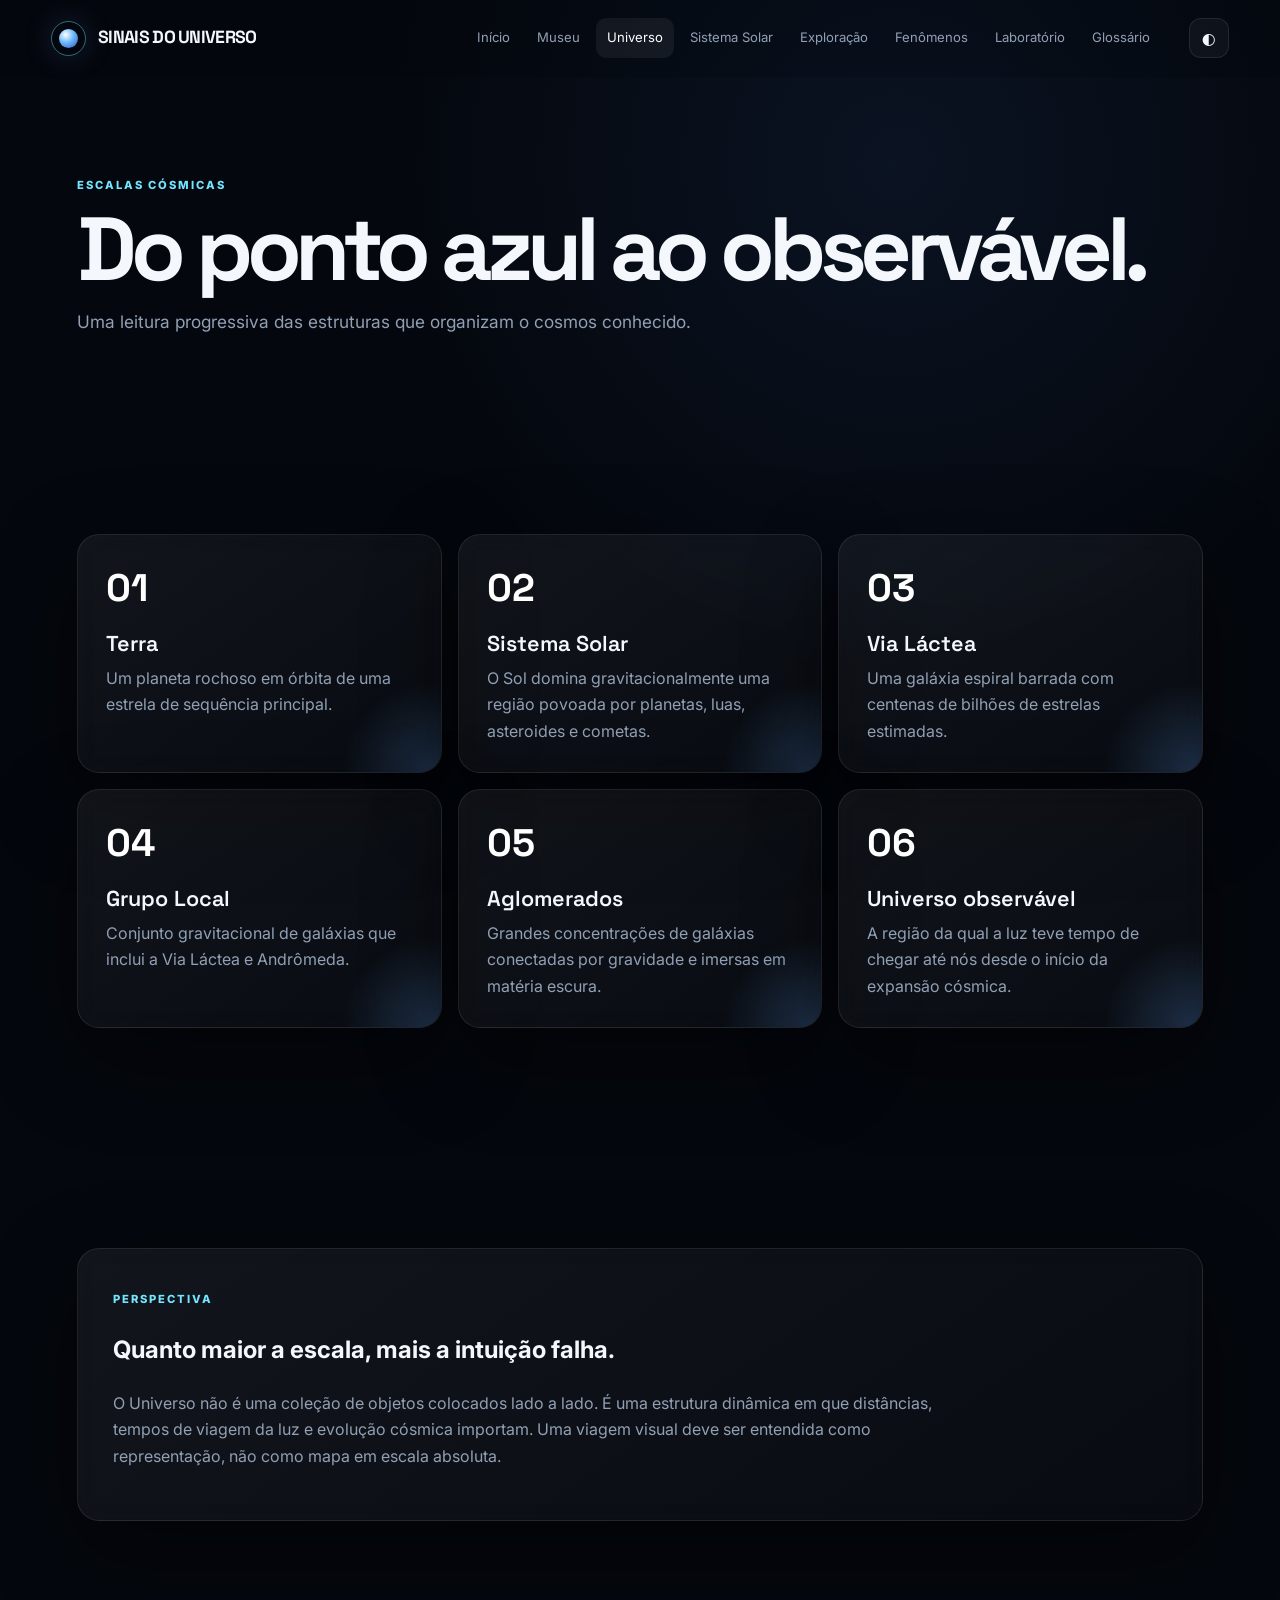
==== pages/universo.html @ 4e8d0543 "Add files via upload jesusssssss" ====
<!doctype html><html lang="pt-BR"><head><meta charset="utf-8"><meta name="viewport" content="width=device-width,initial-scale=1"><title>Universo | Sinais do Universo</title><link rel="stylesheet" href="../css/main.css"></head><body><div class="progress" id="progressLine"></div><header class="topbar"><div class="nav-wrap"><a class="brand" href="../index.html"><i class="brand-mark"></i>SINAIS DO UNIVERSO</a><nav class="nav" id="nav"><a href="../index.html">Início</a><a href="museu.html">Museu</a><a href="universo.html">Universo</a><a href="sistema-solar.html">Sistema Solar</a><a href="exploracao.html">Exploração</a><a href="fenomenos.html">Fenômenos</a><a href="laboratorio.html">Laboratório</a><a href="glossario.html">Glossário</a></nav><div class="nav-actions"><button class="icon-btn" id="themeBtn">◐</button><button class="menu-btn" id="menuBtn">☰</button></div></div></header><main><section class="page-hero"><span class="eyebrow">ESCALAS CÓSMICAS</span><h1>Do ponto azul ao observável.</h1><p>Uma leitura progressiva das estruturas que organizam o cosmos conhecido.</p></section><section class="section"><div class="feature-grid"><article class="feature-card reveal"><span class="number">01</span><h3>Terra</h3><p>Um planeta rochoso em órbita de uma estrela de sequência principal.</p></article><article class="feature-card reveal"><span class="number">02</span><h3>Sistema Solar</h3><p>O Sol domina gravitacionalmente uma região povoada por planetas, luas, asteroides e cometas.</p></article><article class="feature-card reveal"><span class="number">03</span><h3>Via Láctea</h3><p>Uma galáxia espiral barrada com centenas de bilhões de estrelas estimadas.</p></article><article class="feature-card reveal"><span class="number">04</span><h3>Grupo Local</h3><p>Conjunto gravitacional de galáxias que inclui a Via Láctea e Andrômeda.</p></article><article class="feature-card reveal"><span class="number">05</span><h3>Aglomerados</h3><p>Grandes concentrações de galáxias conectadas por gravidade e imersas em matéria escura.</p></article><article class="feature-card reveal"><span class="number">06</span><h3>Universo observável</h3><p>A região da qual a luz teve tempo de chegar até nós desde o início da expansão cósmica.</p></article></div></section><section class="section"><div class="panel" style="padding:35px"><span class="eyebrow">PERSPECTIVA</span><h2>Quanto maior a escala, mais a intuição falha.</h2><p style="color:var(--muted);max-width:850px">O Universo não é uma coleção de objetos colocados lado a lado. É uma estrutura dinâmica em que distâncias, tempos de viagem da luz e evolução cósmica importam. Uma viagem visual deve ser entendida como representação, não como mapa em escala absoluta.</p></div></section></main><script src="../js/data.js"></script><script src="../js/main.js"></script></body></html>
---- css/main.css ----
@import url('https://fonts.googleapis.com/css2?family=Inter:wght@400;500;600;700;800&family=Space+Grotesk:wght@500;600;700&display=swap');
:root{--bg:#04070d;--panel:#0a101b;--panel2:#0e1725;--text:#f4f7fb;--muted:#91a0b5;--line:rgba(255,255,255,.09);--blue:#65a9ff;--cyan:#72e5ff;--violet:#8c7cff;--gold:#e5c88b;--shadow:0 30px 90px rgba(0,0,0,.45);--radius:22px;--orbit-speed:12s;--solar-scale:1}*{box-sizing:border-box}html{scroll-behavior:smooth}body{margin:0;background:radial-gradient(circle at 70% 10%,rgba(55,102,180,.13),transparent 30%),var(--bg);color:var(--text);font-family:Inter,system-ui,sans-serif;line-height:1.65}body.light{--bg:#edf3f9;--panel:#fff;--panel2:#f4f7fb;--text:#101827;--muted:#58677a;--line:rgba(10,30,55,.12)}body.light .space-bg{opacity:.12}a{color:inherit;text-decoration:none}button,input,select{font:inherit}button{cursor:pointer;color:inherit}.topbar{position:fixed;z-index:1000;top:0;left:0;right:0;padding:18px 4vw;border-bottom:1px solid transparent;transition:.35s;background:rgba(4,7,13,.2);backdrop-filter:blur(0)}.scrolled .topbar{background:rgba(4,7,13,.78);border-color:var(--line);backdrop-filter:blur(18px)}.nav-wrap{max-width:1500px;margin:auto;display:flex;align-items:center;gap:28px}.brand{display:flex;align-items:center;gap:12px;font-family:'Space Grotesk';font-weight:700;letter-spacing:-.04em;font-size:1.1rem;white-space:nowrap}.brand-mark{width:35px;height:35px;border:1px solid rgba(114,229,255,.45);border-radius:50%;position:relative;box-shadow:0 0 30px rgba(101,169,255,.18)}.brand-mark:after{content:'';position:absolute;inset:7px;border-radius:50%;background:radial-gradient(circle at 35% 30%,#fff,#6bb7ff 45%,#3156b9)}.nav{display:flex;gap:5px;margin-left:auto}.nav a{padding:9px 11px;color:var(--muted);font-size:.82rem;border-radius:10px;transition:.25s}.nav a:hover,.nav a.active{color:#fff;background:rgba(255,255,255,.06)}body.light .nav a:hover,body.light .nav a.active{color:var(--text)}.nav-actions{display:flex;gap:8px}.icon-btn,.menu-btn{width:40px;height:40px;border:1px solid var(--line);background:rgba(255,255,255,.04);border-radius:12px}.menu-btn{display:none}.progress{position:fixed;z-index:1100;top:0;left:0;width:0;height:2px;background:linear-gradient(90deg,var(--blue),var(--cyan),var(--violet));box-shadow:0 0 15px var(--cyan)}main{overflow:hidden}.hero{min-height:100vh;display:grid;place-items:center;position:relative;padding:150px 6vw 90px}.hero-content{position:relative;z-index:2;max-width:1100px;text-align:center}.eyebrow,.section-id{font-size:.7rem;letter-spacing:.18em;text-transform:uppercase;color:var(--cyan);font-weight:800}.hero h1{font:700 clamp(3.8rem,10vw,9rem)/.87 'Space Grotesk';letter-spacing:-.075em;margin:20px 0}.hero h1 span{background:linear-gradient(120deg,#fff 15%,#8ccaff 50%,#a695ff);-webkit-background-clip:text;background-clip:text;color:transparent}.hero p{max-width:760px;margin:0 auto;color:#aab7c9;font-size:1.1rem}.hero-actions{display:flex;justify-content:center;gap:12px;margin-top:34px;flex-wrap:wrap}.btn{border:1px solid var(--line);background:rgba(255,255,255,.055);padding:13px 18px;border-radius:12px;font-weight:700;transition:.25s;display:inline-flex;align-items:center;gap:9px}.btn.primary{background:linear-gradient(135deg,#6aaeff,#6c83ff);color:#07101d;border:0;box-shadow:0 15px 50px rgba(76,139,255,.2)}.btn:hover{transform:translateY(-2px);border-color:rgba(114,229,255,.4)}.space-bg{position:absolute;inset:0;background:radial-gradient(circle at 50% 48%,rgba(68,122,255,.16),transparent 28%),radial-gradient(circle at 75% 25%,rgba(140,124,255,.13),transparent 22%),linear-gradient(180deg,#03050a,#050a12);overflow:hidden}.space-bg:before{content:'';position:absolute;inset:-20%;background:repeating-radial-gradient(ellipse at center,transparent 0 10%,rgba(255,255,255,.015) 10.2% 10.35%);transform:rotate(-10deg)}#starfield{position:absolute;inset:0;width:100%;height:100%}.section{padding:110px 6vw;max-width:1600px;margin:auto}.section-head{max-width:800px;margin-bottom:42px}.section-head h2{font:700 clamp(2.3rem,5vw,4.8rem)/1 'Space Grotesk';letter-spacing:-.055em;margin:12px 0}.section-head p{color:var(--muted);font-size:1.02rem}.feature-grid{display:grid;grid-template-columns:repeat(3,1fr);gap:16px}.feature-card,.panel,.museum-card,.mission-card,.glossary-card,.phenomenon-card,.stat-card{background:linear-gradient(145deg,rgba(255,255,255,.06),rgba(255,255,255,.018));border:1px solid var(--line);border-radius:var(--radius);box-shadow:var(--shadow);backdrop-filter:blur(12px)}.feature-card{padding:28px;min-height:220px;position:relative;overflow:hidden}.feature-card:after{content:'';position:absolute;width:180px;height:180px;border-radius:50%;right:-80px;bottom:-90px;background:radial-gradient(circle,rgba(101,169,255,.22),transparent 70%)}.feature-card h3{font:600 1.35rem 'Space Grotesk';margin:18px 0 8px}.feature-card p{color:var(--muted);margin:0}.number{font:700 2.4rem 'Space Grotesk';color:#fff}.stats{display:grid;grid-template-columns:repeat(4,1fr);gap:12px}.stat-card{padding:25px}.stat-card b{font:700 2rem 'Space Grotesk'}.stat-card span{display:block;color:var(--muted);font-size:.82rem;margin-top:4px}.page-hero{padding:170px 6vw 70px;max-width:1500px;margin:auto}.page-hero h1{font:700 clamp(3rem,7vw,7rem)/.92 'Space Grotesk';letter-spacing:-.07em;margin:12px 0}.page-hero p{max-width:800px;color:var(--muted);font-size:1.08rem}.controls{display:flex;gap:10px;flex-wrap:wrap;margin:24px 0}.search,.select{background:rgba(255,255,255,.045);border:1px solid var(--line);border-radius:12px;padding:12px 14px;color:var(--text);min-width:240px;outline:none}.filter{border:1px solid var(--line);background:transparent;border-radius:999px;padding:9px 13px;color:var(--muted);transition:.2s}.filter.active,.filter:hover{background:rgba(101,169,255,.12);color:#fff;border-color:rgba(101,169,255,.35)}.museum-grid{display:grid;grid-template-columns:repeat(3,1fr);gap:16px}.museum-card{overflow:hidden;cursor:pointer;transition:.35s}.museum-card:hover{transform:translateY(-7px);border-color:rgba(114,229,255,.28)}.museum-img{height:270px;position:relative;background:radial-gradient(circle,#172942,#05070d);overflow:hidden}.museum-img img{width:100%;height:100%;object-fit:cover;transition:.6s}.museum-card:hover img{transform:scale(1.05)}.museum-img img.failed{opacity:0}.museum-img:has(img.failed):after{content:'VISUALIZAÇÃO CIENTÍFICA';position:absolute;inset:0;display:grid;place-items:center;color:#68809f;letter-spacing:.14em;font-size:.7rem}.status{position:absolute;top:14px;left:14px;padding:6px 9px;border-radius:99px;font-size:.62rem;font-weight:800;letter-spacing:.12em;background:rgba(3,7,13,.72);backdrop-filter:blur(10px)}.status.observed{color:#8cf0c2}.status.art{color:#d6c3ff}.zoom{position:absolute;right:14px;bottom:14px;width:36px;height:36px;border-radius:50%;display:grid;place-items:center;background:rgba(3,7,13,.7);font-size:1.2rem}.museum-copy{padding:21px}.museum-copy>span,.mission-meta,.glossary-card>div>span{color:var(--cyan);font-size:.67rem;text-transform:uppercase;letter-spacing:.13em;font-weight:800}.museum-copy h3,.mission-card h3,.glossary-card h3,.phenomenon-card h3{font:600 1.4rem 'Space Grotesk';margin:7px 0}.museum-copy p,.mission-card p,.glossary-card p,.phenomenon-card p{color:var(--muted);margin:0 0 12px}.museum-copy small{color:#718197}.modal{position:fixed;inset:0;background:rgba(0,0,0,.78);z-index:2000;display:none;place-items:center;padding:30px;backdrop-filter:blur(14px)}.modal.open{display:grid}.modal-box{width:min(1250px,100%);max-height:90vh;overflow:auto;background:#070c14;border:1px solid var(--line);border-radius:26px;box-shadow:0 40px 120px #000;padding:22px;position:relative}.modal-close{position:absolute;right:16px;top:16px;width:42px;height:42px;border:1px solid var(--line);background:rgba(0,0,0,.45);border-radius:50%;font-size:1.5rem;z-index:2}.museum-modal{display:grid;grid-template-columns:1.15fr .85fr;gap:26px}.museum-large{min-height:600px;background:#02050a;border-radius:18px;overflow:hidden}.museum-large img{width:100%;height:100%;min-height:600px;object-fit:cover}.museum-details{padding:30px 22px}.museum-details h2{font:700 clamp(2.2rem,5vw,4.5rem)/.95 'Space Grotesk';letter-spacing:-.06em;margin:12px 0}.museum-details p{color:#9daabd}.detail-pills{display:flex;gap:8px;flex-wrap:wrap}.detail-pills span,.source-box{padding:10px 12px;border:1px solid var(--line);border-radius:12px;color:#c2cfdf;background:rgba(255,255,255,.03)}.source-box{display:grid;gap:4px;margin-top:20px}.source-box span{color:var(--muted)}.fine{font-size:.8rem}.modal-nav{display:flex;gap:8px;margin-top:25px}.modal-nav button{padding:11px 14px;border:1px solid var(--line);background:transparent;border-radius:10px}.solar-page{min-height:100vh}.solar-wrap{max-width:1500px;margin:auto;padding:20px 5vw 100px}.solar-stage{height:700px;position:relative;border:1px solid var(--line);border-radius:30px;overflow:hidden;background:radial-gradient(circle at 50% 50%,rgba(255,155,49,.09),transparent 9%),radial-gradient(circle at 50% 50%,rgba(38,84,150,.14),transparent 36%),#02050b;--solar-scale:1}.solar-stage:before,.solar-stage:after{content:'';position:absolute;inset:-50%;background-image:radial-gradient(circle,rgba(255,255,255,.8) 0 1px,transparent 1.5px);background-size:73px 83px;opacity:.22;animation:drift 80s linear infinite}.solar-stage:after{background-size:131px 117px;opacity:.12;animation-duration:120s;animation-direction:reverse}.solar-stage.educational{background:radial-gradient(circle at 50% 50%,rgba(255,155,49,.12),transparent 10%),#02050b}.solar-core{position:absolute;left:50%;top:50%;width:90px;height:90px;transform:translate(-50%,-50%);border-radius:50%;background:radial-gradient(circle at 35% 30%,#fff9c9,#ffc14e 35%,#ff6a1a 70%,#6b1806);box-shadow:0 0 35px #ffb12f,0 0 120px rgba(255,109,20,.55),0 0 250px rgba(255,126,30,.22);z-index:2}.solar-core:after{content:'';position:absolute;inset:-25px;border-radius:50%;background:radial-gradient(circle,rgba(255,190,70,.22),transparent 68%);filter:blur(8px)}.solar-planets{position:absolute;inset:0;transform:scale(var(--solar-scale));transition:transform .5s;z-index:3}.planet-orbit{position:absolute;left:50%;top:50%;width:var(--orbit);height:var(--orbit);margin:calc(var(--orbit)/-2);border:1px solid rgba(147,183,220,.16);border-radius:50%;background:transparent;animation:orbit var(--orbit-speed) linear infinite;transform-origin:center;transition:.4s}.planet-orbit:before{content:'';position:absolute;left:50%;top:-4px;width:8px;height:8px;border-radius:50%;background:transparent;box-shadow:0 0 0 0 rgba(255,255,255,0)}.planet-orbit.selected{border-color:rgba(114,229,255,.5);box-shadow:0 0 30px rgba(114,229,255,.08)}.planet-orbit.p-mercurio{--orbit:150px}.planet-orbit.p-venus{--orbit:205px}.planet-orbit.p-terra{--orbit:265px}.planet-orbit.p-marte{--orbit:330px}.planet-orbit.p-jupiter{--orbit:425px}.planet-orbit.p-saturno{--orbit:520px}.planet-orbit.p-urano{--orbit:610px}.planet-orbit.p-netuno{--orbit:690px}.planet{position:absolute;left:50%;top:-11px;transform:translateX(-50%);width:22px;height:22px;border-radius:50%;display:block;box-shadow:inset -6px -5px 9px rgba(0,0,0,.7),0 0 10px rgba(255,255,255,.08);transition:.3s}.planet-orbit:hover .planet,.planet-orbit.selected .planet{transform:translateX(-50%) scale(1.45);box-shadow:0 0 22px rgba(114,229,255,.3),inset -6px -5px 9px rgba(0,0,0,.7)}.planet-label{position:absolute;top:18px;left:50%;transform:translateX(-50%);font-size:.6rem;color:#8fa1b7;white-space:nowrap;pointer-events:none}.planet-mercury{background:radial-gradient(circle at 30% 30%,#d7d0c3,#7b756c 50%,#35322f)}.planet-venus{background:radial-gradient(circle at 30% 30%,#fff0bd,#c98b4b 50%,#70401e)}.planet-earth{background:radial-gradient(circle at 35% 30%,#9fe2ff,#2864b0 42%,#061b3d);box-shadow:inset -7px -5px 10px #000,0 0 12px rgba(80,166,255,.35)}.planet-earth:after{content:'';position:absolute;inset:2px;background:radial-gradient(ellipse at 35% 40%,#5ea86c 0 10%,transparent 11%),radial-gradient(ellipse at 65% 65%,#6fb26a 0 9%,transparent 10%);border-radius:50%;opacity:.9}.planet-mars{background:radial-gradient(circle at 30% 25%,#db8a62,#9a3d2a 55%,#431710)}.planet-jupiter{background:repeating-linear-gradient(0deg,#8a624d 0 4px,#d9c0a3 4px 8px,#a47c61 8px 11px,#e5d2b8 11px 15px)}.planet-jupiter:after{content:'';position:absolute;width:8px;height:4px;border-radius:50%;background:#b65b4b;right:3px;top:9px}.planet-saturn{background:radial-gradient(circle at 35% 30%,#f4d99d,#a78352 60%,#5a452c)}.planet-saturn:after{content:'';position:absolute;left:50%;top:50%;width:42px;height:11px;border:2px solid rgba(218,191,140,.8);border-radius:50%;transform:translate(-50%,-50%) rotate(-14deg);box-shadow:0 0 0 3px rgba(160,137,101,.25)}.planet-uranus{background:radial-gradient(circle at 35% 30%,#c9ffff,#65b9c1 65%,#295d67)}.planet-neptune{background:radial-gradient(circle at 35% 30%,#9db7ff,#3454c8 58%,#111c6b)}.solar-controls{display:flex;gap:8px;flex-wrap:wrap;margin:15px 0}.solar-controls button{border:1px solid var(--line);background:rgba(255,255,255,.05);padding:10px 13px;border-radius:10px}.solar-info{display:grid;grid-template-columns:1fr 360px;gap:18px;margin-top:18px}.planet-panel{padding:28px}.planet-kicker{color:var(--cyan);font-size:.7rem;text-transform:uppercase;letter-spacing:.15em;font-weight:800}.planet-panel h2{font:700 3rem 'Space Grotesk';margin:5px 0}.planet-panel>p{color:var(--muted)}.stat-grid{display:grid;grid-template-columns:repeat(4,1fr);gap:8px;margin:20px 0}.stat-grid div{padding:13px;border:1px solid var(--line);border-radius:12px;background:rgba(255,255,255,.025)}.stat-grid small{display:block;color:#6e8199;font-size:.65rem;text-transform:uppercase}.stat-grid strong{font-size:.85rem}.info-section{display:grid;gap:4px;margin-top:14px}.info-section b{font-size:.75rem;color:#cbd7e5;text-transform:uppercase}.info-section span{color:var(--muted)}.fact-list{color:#9aa9bb;padding-left:18px}.phenomena-layout{display:grid;grid-template-columns:380px 1fr;gap:18px}.phenomena-grid{display:grid;gap:10px;align-content:start}.phenomenon-card{padding:12px;display:grid;grid-template-columns:100px 1fr;gap:14px;cursor:pointer;transition:.25s}.phenomenon-card:hover,.phenomenon-card.active{border-color:rgba(114,229,255,.35);transform:translateX(4px)}.phenomenon-img{height:100px;border-radius:15px;overflow:hidden;position:relative;background:#050a12}.phenomenon-img img{width:100%;height:100%;object-fit:cover}.phenomenon-img span{position:absolute;inset:0;display:grid;place-items:center;font-size:2rem;background:linear-gradient(transparent,rgba(0,0,0,.45))}.phenomenon-card small{color:var(--cyan);font-size:.6rem;letter-spacing:.12em}.phenomenon-card h3{margin:4px 0}.phenomenon-detail{padding:34px;min-height:620px}.phenomenon-detail-head{display:flex;justify-content:space-between;align-items:start}.phenomenon-detail h2{font:700 clamp(2.3rem,5vw,4.5rem)/.95 'Space Grotesk';letter-spacing:-.05em;margin:10px 0}.phenomenon-symbol{font-size:5rem;color:#9db7ff;text-shadow:0 0 40px rgba(114,229,255,.25)}.lead{font-size:1.15rem;color:#bac6d5;max-width:900px}.phenomenon-sections{display:grid;grid-template-columns:repeat(2,1fr);gap:12px;margin-top:30px}.phenomenon-sections section{padding:20px;border:1px solid var(--line);border-radius:16px;background:rgba(255,255,255,.025)}.phenomenon-sections small{color:var(--cyan);font-weight:800;letter-spacing:.12em}.phenomenon-sections p{color:var(--muted)}.phenomenon-bar{display:flex;align-items:center;gap:12px;margin-top:25px;color:#6e8097;font-size:.7rem}.phenomenon-bar i{height:1px;background:linear-gradient(90deg,var(--cyan),var(--violet));flex:1}.mission-grid{display:grid;gap:0}.mission-card{border:0;border-radius:0;background:transparent;box-shadow:none;display:grid;grid-template-columns:100px 28px 1fr;min-height:210px}.mission-year{font:700 1.5rem 'Space Grotesk';color:#9bb4d2;padding-top:18px}.mission-line{position:relative}.mission-line:before{content:'';position:absolute;left:50%;top:0;bottom:0;width:1px;background:linear-gradient(var(--cyan),rgba(114,229,255,.05))}.mission-line:after{content:'';position:absolute;left:50%;top:26px;width:10px;height:10px;border-radius:50%;background:var(--cyan);transform:translateX(-50%);box-shadow:0 0 25px var(--cyan)}.mission-content{display:grid;grid-template-columns:260px 1fr;gap:22px;padding:12px 0 42px 20px}.mission-image{height:170px;border-radius:18px;overflow:hidden;background:#050a12;border:1px solid var(--line)}.mission-image img{width:100%;height:100%;object-fit:cover}.mission-content h3{font-size:1.8rem}.mission-meta{display:flex;gap:20px;flex-wrap:wrap}.mission-meta span{display:grid;gap:2px}.mission-meta b{color:#cbd7e5;font-size:.75rem}.glossary-grid{display:grid;grid-template-columns:repeat(2,1fr);gap:12px}.glossary-card{padding:22px;display:grid;grid-template-columns:48px 1fr;gap:15px}.term-letter{width:42px;height:42px;border:1px solid rgba(114,229,255,.25);border-radius:12px;display:grid;place-items:center;color:var(--cyan);font:700 1.2rem 'Space Grotesk'}.glossary-card h3{margin:5px 0}.advanced{margin-top:14px;padding-top:12px;border-top:1px solid var(--line);display:grid;gap:3px}.advanced b{font-size:.65rem;color:#76899f;text-transform:uppercase;letter-spacing:.1em}.advanced span{font-size:.85rem;color:#9daabd}.lab-grid{display:grid;grid-template-columns:repeat(2,1fr);gap:16px}.lab-card{padding:30px}.range{width:100%;accent-color:var(--blue)}.lab-result{font:700 clamp(2.2rem,5vw,4.5rem) 'Space Grotesk';letter-spacing:-.05em;margin:20px 0}.empty-state{padding:50px;border:1px dashed var(--line);border-radius:18px;color:var(--muted);display:grid;gap:4px}.search-global{position:relative}.search-global input{width:180px}.search-results{position:absolute;right:0;top:48px;width:340px;background:#080e17;border:1px solid var(--line);border-radius:16px;padding:8px;box-shadow:var(--shadow);z-index:1200}.search-results a{display:grid;gap:2px;padding:10px;border-radius:10px}.search-results a:hover{background:rgba(255,255,255,.05)}.search-results span{font-size:.72rem;color:var(--muted);white-space:nowrap;overflow:hidden;text-overflow:ellipsis}.toast{position:fixed;bottom:24px;left:50%;transform:translate(-50%,20px);opacity:0;background:#101927;border:1px solid var(--line);padding:12px 16px;border-radius:12px;z-index:3000;transition:.25s}.toast.show{opacity:1;transform:translate(-50%,0)}.reveal{opacity:0;transform:translateY(20px);transition:.7s ease}.reveal.visible{opacity:1;transform:none}@keyframes orbit{from{transform:rotate(0)}to{transform:rotate(360deg)}}@keyframes drift{from{transform:translate3d(0,0,0)}to{transform:translate3d(8%,4%,0)}}@media(max-width:1100px){.nav{display:none}.menu-btn{display:block;margin-left:auto}.nav.open{display:flex;position:absolute;top:75px;left:4vw;right:4vw;flex-direction:column;background:#080e17;border:1px solid var(--line);padding:12px;border-radius:18px}.feature-grid,.museum-grid{grid-template-columns:repeat(2,1fr)}.solar-info{grid-template-columns:1fr}.solar-stage{height:600px}.planet-orbit.p-netuno{--orbit:570px}.planet-orbit.p-urano{--orbit:510px}.planet-orbit.p-saturno{--orbit:440px}.planet-orbit.p-jupiter{--orbit:360px}.phenomena-layout{grid-template-columns:1fr}.phenomena-grid{grid-template-columns:repeat(2,1fr)}}@media(max-width:760px){.topbar{padding:13px 4vw}.nav-actions{display:none}.hero{padding-top:130px}.hero h1{font-size:3.5rem}.section,.page-hero{padding-left:5vw;padding-right:5vw}.feature-grid,.museum-grid,.glossary-grid,.lab-grid,.phenomenon-sections{grid-template-columns:1fr}.stats{grid-template-columns:repeat(2,1fr)}.museum-img{height:220px}.museum-modal{grid-template-columns:1fr}.museum-large,.museum-large img{min-height:300px}.phenomena-grid{grid-template-columns:1fr}.mission-card{grid-template-columns:65px 20px 1fr}.mission-content{grid-template-columns:1fr}.mission-image{height:190px}.solar-stage{height:480px}.planet-orbit.p-netuno{--orbit:430px}.planet-orbit.p-urano{--orbit:380px}.planet-orbit.p-saturno{--orbit:330px}.planet-orbit.p-jupiter{--orbit:275px}.planet-orbit.p-marte{--orbit:225px}.planet-orbit.p-terra{--orbit:180px}.planet-orbit.p-venus{--orbit:140px}.planet-orbit.p-mercurio{--orbit:105px}.stat-grid{grid-template-columns:repeat(2,1fr)}.solar-core{width:58px;height:58px}.search-global input{width:140px}.page-hero h1{font-size:3.2rem}}
@media(prefers-reduced-motion:reduce){*,*:before,*:after{scroll-behavior:auto!important;animation-duration:.01ms!important;transition-duration:.01ms!important}}

/* =========================================================
   EVOLUÇÃO CINEMATOGRÁFICA · HOME / HERO / EXPLORAÇÃO
   ========================================================= */
.skip-link{position:fixed;left:16px;top:-80px;z-index:5000;padding:10px 14px;border-radius:10px;background:#fff;color:#05070b;font-weight:800;transition:top .2s}.skip-link:focus{top:16px}
.hero-carousel{min-height:100svh;height:clamp(720px,100svh,980px);position:relative;isolation:isolate;overflow:hidden;background:#02040a;outline:none}
.hero-slides,.hero-slide,.hero-slide img{position:absolute;inset:0;width:100%;height:100%}
.hero-slide{opacity:0;visibility:hidden;z-index:0;transform:scale(1.015);transition:opacity 1.25s cubic-bezier(.22,.61,.36,1),visibility 1.25s,transform 8s cubic-bezier(.16,1,.3,1)}
.hero-slide.is-active{opacity:1;visibility:visible;z-index:1;transform:scale(1.065)}
.hero-slide.was-active{opacity:0;visibility:hidden;transform:scale(1.035)}
.hero-slide img{object-fit:cover;object-position:center;filter:saturate(.9) contrast(1.06) brightness(.74)}
.hero-slide img.failed{object-fit:cover;opacity:1!important}
.hero-vignette{position:absolute;inset:0;z-index:2;pointer-events:none;background:
 linear-gradient(90deg,rgba(1,4,9,.92) 0%,rgba(1,4,9,.72) 28%,rgba(1,4,9,.18) 63%,rgba(1,4,9,.48) 100%),
 linear-gradient(0deg,rgba(1,4,9,.88) 0%,rgba(1,4,9,.04) 45%,rgba(1,4,9,.42) 100%),
 radial-gradient(circle at 55% 45%,transparent 0 28%,rgba(1,4,9,.24) 76%,rgba(1,4,9,.72) 100%)}
.hero-stars-layer{position:absolute;inset:0;z-index:3;pointer-events:none;mix-blend-mode:screen;opacity:.65}
#starfield{position:absolute;inset:0;width:100%;height:100%}
.hero-ui{position:absolute;inset:0;z-index:4;display:flex;flex-direction:column;justify-content:flex-end;padding:120px 5.5vw 34px;pointer-events:none}
.hero-copy{max-width:900px;min-height:360px;display:flex;align-items:flex-end;pointer-events:none}
.hero-copy-inner{padding-bottom:30px;pointer-events:auto}
.hero-copy.copy-in .hero-copy-inner{animation:heroCopyIn .8s cubic-bezier(.16,1,.3,1) both}
.hero-copy h1{font:700 clamp(3.5rem,8.5vw,8.7rem)/.88 'Space Grotesk';letter-spacing:-.075em;max-width:900px;margin:18px 0 22px;text-wrap:balance}
.hero-copy h1::after{content:'';display:block;width:70px;height:2px;margin-top:24px;background:linear-gradient(90deg,var(--cyan),transparent)}
.hero-copy p{max-width:700px;color:#d0d8e5;font-size:clamp(1rem,1.4vw,1.2rem);line-height:1.65;margin:0}
.hero-copy .hero-actions{justify-content:flex-start;margin-top:30px}
.hero-bottom{display:grid;grid-template-columns:160px 1fr minmax(180px,280px);align-items:center;gap:20px;border-top:1px solid rgba(255,255,255,.15);padding-top:17px;pointer-events:auto}
.hero-counter{font-family:'Space Grotesk';display:flex;gap:7px;align-items:baseline}.hero-counter b{font-size:1.1rem}.hero-counter span{color:#74849b;font-size:.75rem}
.hero-controls{display:flex;justify-content:center;align-items:center;gap:10px}.hero-arrow{width:42px;height:42px;border:1px solid rgba(255,255,255,.18);border-radius:50%;background:rgba(5,9,16,.35);backdrop-filter:blur(12px);font-size:1rem;transition:.25s}.hero-arrow:hover,.hero-arrow:focus-visible{background:rgba(255,255,255,.1);border-color:rgba(114,229,255,.5);transform:translateY(-2px)}
.hero-dots{display:flex;gap:7px;align-items:center}.hero-dot{width:34px;height:28px;border:0;background:transparent;padding:0;position:relative;cursor:pointer}.hero-dot span{position:absolute;left:50%;top:50%;width:5px;height:5px;border-radius:50%;background:#728097;transform:translate(-50%,-50%);transition:.3s}.hero-dot.active{width:54px}.hero-dot.active span{width:100%;height:2px;border-radius:2px;background:linear-gradient(90deg,var(--cyan),var(--violet));box-shadow:0 0 14px rgba(114,229,255,.35)}
.hero-credit{text-align:right;color:#9caabd;font-size:.66rem;letter-spacing:.08em;text-transform:uppercase;white-space:nowrap;overflow:hidden;text-overflow:ellipsis}
.hero-progress{position:absolute;top:0;left:0;right:0;height:2px;z-index:8;background:rgba(255,255,255,.06)}.hero-progress span{display:block;width:0;height:100%;background:linear-gradient(90deg,var(--cyan),var(--violet));box-shadow:0 0 16px rgba(114,229,255,.7)}
.home-intro{padding-top:130px}
.explore-grid{display:grid;grid-template-columns:repeat(12,1fr);grid-auto-rows:minmax(290px,24vw);gap:16px}
.explore-card{position:relative;grid-column:span 4;overflow:hidden;border:1px solid var(--line);border-radius:26px;min-height:290px;background:#070b12;box-shadow:var(--shadow);isolation:isolate;transition:transform .45s cubic-bezier(.16,1,.3,1),border-color .35s,box-shadow .35s}
.explore-card-wide{grid-column:span 8}
.explore-card img{position:absolute;inset:0;width:100%;height:100%;object-fit:cover;filter:saturate(.88) brightness(.72);transition:transform 1.1s cubic-bezier(.16,1,.3,1),filter .5s}.explore-card:hover{transform:translateY(-8px);border-color:rgba(114,229,255,.3);box-shadow:0 35px 100px rgba(0,0,0,.55)}.explore-card:hover img{transform:scale(1.07);filter:saturate(1) brightness(.84)}
.explore-overlay{position:absolute;inset:0;background:linear-gradient(180deg,transparent 10%,rgba(2,5,10,.18) 35%,rgba(2,5,10,.95) 100%);z-index:1}
.explore-copy{position:absolute;z-index:2;left:26px;right:26px;bottom:24px}.explore-copy h3{font:600 clamp(1.45rem,2.3vw,2.25rem)/1.02 'Space Grotesk';letter-spacing:-.045em;margin:10px 0 7px}.explore-copy p{color:#aab7c8;margin:0 0 13px;max-width:520px;font-size:.9rem}.explore-link{font-size:.76rem;font-weight:800;letter-spacing:.06em;color:#fff}
.explore-art{position:absolute;inset:0;z-index:0;background:radial-gradient(circle at 70% 35%,rgba(101,169,255,.28),transparent 25%),radial-gradient(circle at 30% 70%,rgba(140,124,255,.2),transparent 28%),linear-gradient(135deg,#050912,#0a1020 55%,#03050a);overflow:hidden}.explore-art:before,.explore-art:after{content:'';position:absolute;border:1px solid rgba(114,229,255,.18);border-radius:50%;width:70%;aspect-ratio:1;left:15%;top:10%;box-shadow:0 0 70px rgba(101,169,255,.1)}.explore-art:after{width:35%;left:32.5%;top:27.5%;border-color:rgba(140,124,255,.25)}
.lab-art{display:grid;place-items:center}.lab-art span{font:600 clamp(1.1rem,2vw,2rem) 'Space Grotesk';color:#c8d8ff;text-shadow:0 0 35px rgba(101,169,255,.55);position:relative;z-index:2}.lab-art i,.lab-art b{position:absolute;width:7px;height:7px;border-radius:50%;background:#fff;box-shadow:0 0 16px #fff;animation:floatStar 4s ease-in-out infinite}.lab-art i{left:20%;top:28%}.lab-art b{right:18%;bottom:24%;animation-delay:1.4s}
.glossary-art{display:flex;align-content:center;justify-content:center;align-items:center;flex-wrap:wrap;gap:10px;padding:55px 25px}.glossary-art span{padding:9px 12px;border:1px solid rgba(114,229,255,.16);border-radius:999px;background:rgba(255,255,255,.035);color:#a9b8ca;font-size:.7rem;letter-spacing:.1em;transform:rotate(var(--r,0deg))}
.glossary-art span:nth-child(2){transform:translateY(14px) rotate(4deg)}.glossary-art span:nth-child(3){transform:translateY(-12px) rotate(-3deg)}.glossary-art span:nth-child(4){transform:translateY(10px) rotate(2deg)}
.scale-section{position:relative;overflow:hidden;border-top:1px solid var(--line);border-bottom:1px solid var(--line);background:#03060c}.scale-backdrop{position:absolute;inset:0;background:radial-gradient(circle at 15% 50%,rgba(101,169,255,.12),transparent 25%),radial-gradient(circle at 82% 45%,rgba(140,124,255,.13),transparent 30%);pointer-events:none}.scale-inner{position:relative}
.scale-track{display:grid;grid-template-columns:repeat(6,1fr);gap:10px;position:relative}.scale-track:before{content:'';position:absolute;left:5%;right:5%;top:105px;height:1px;background:linear-gradient(90deg,transparent,var(--cyan),var(--violet),transparent);opacity:.3}.scale-node{position:relative;min-height:235px;padding:0 12px;display:flex;flex-direction:column;align-items:center;text-align:center}.scale-index{font-size:.62rem;letter-spacing:.14em;color:#61748d;margin-bottom:16px}.scale-orb{width:92px;height:92px;border-radius:50%;position:relative;z-index:1;margin-bottom:20px;border:1px solid rgba(255,255,255,.13);box-shadow:0 0 45px rgba(101,169,255,.12),inset -20px -20px 30px rgba(0,0,0,.45)}.moon-orb{width:45px;height:45px;margin-top:23px;background:radial-gradient(circle at 35% 30%,#d9dce0,#767d86 55%,#2e3339)}.earth-orb{background:radial-gradient(circle at 32% 30%,#9ce4ff,#2a68b8 48%,#061d42)}.sun-orb{width:125px;height:125px;margin-top:-17px;background:radial-gradient(circle at 35% 30%,#fff9c4,#ffc14a 35%,#ff6719 70%,#561006);box-shadow:0 0 45px rgba(255,166,53,.45),0 0 100px rgba(255,111,30,.18)}.system-orb{background:radial-gradient(circle,rgba(255,255,255,.8) 0 2px,transparent 3px),radial-gradient(circle at 45% 45%,rgba(101,169,255,.5),transparent 48%),#050a13;background-size:19px 21px,100% 100%}.galaxy-orb{background:radial-gradient(ellipse,#fff 0 3%,rgba(160,193,255,.7) 6%,rgba(101,169,255,.15) 28%,transparent 48%),conic-gradient(from 25deg,transparent,#6e87ff,transparent,#8f70ff,transparent);filter:blur(.2px)}.universe-orb{background:radial-gradient(circle at 45% 45%,#fff 0 2%,#8ebcff 5%,rgba(114,229,255,.18) 18%,transparent 45%),radial-gradient(circle at 30% 70%,#a57fff,transparent 15%),#03060d;box-shadow:0 0 65px rgba(140,124,255,.35)}
.scale-node strong{font:600 1.05rem 'Space Grotesk';margin-bottom:4px}.scale-node small{font-size:.72rem;color:#71839a;max-width:160px}
.final-cta{padding-top:90px;padding-bottom:120px}.cta-panel{padding:45px 50px;border:1px solid var(--line);border-radius:28px;background:linear-gradient(135deg,rgba(101,169,255,.08),rgba(140,124,255,.05) 55%,rgba(255,255,255,.02));display:flex;align-items:center;justify-content:space-between;gap:30px;box-shadow:var(--shadow)}.cta-panel h2{font:600 clamp(2rem,4vw,4rem)/1 'Space Grotesk';letter-spacing:-.055em;max-width:800px;margin:12px 0}.cta-panel p{color:var(--muted);margin:0}.cta-panel .hero-actions{margin:0}
.hero-carousel .btn{box-shadow:0 12px 35px rgba(0,0,0,.2)}.hero-carousel .btn.primary{box-shadow:0 15px 45px rgba(76,139,255,.28)}
body.light .hero-carousel{background:#dfe7f2}.light .hero-slide img{filter:saturate(.85) contrast(1.04) brightness(.82)}body.light .hero-vignette{background:linear-gradient(90deg,rgba(4,9,16,.78),rgba(4,9,16,.35) 55%,rgba(4,9,16,.48)),linear-gradient(0deg,rgba(4,9,16,.72),transparent 55%,rgba(4,9,16,.28))}
body.light .hero-copy p{color:#e1e8f2}.light .hero-credit{color:#d5dce7}.light .scale-section{background:#0b111b}
@keyframes heroCopyIn{from{opacity:0;transform:translate3d(0,28px,0);filter:blur(7px)}to{opacity:1;transform:none;filter:none}}@keyframes floatStar{50%{transform:translate3d(8px,-12px) scale(1.15)}}
@media(max-width:1100px){.explore-grid{grid-template-columns:repeat(2,1fr);grid-auto-rows:360px}.explore-card,.explore-card-wide{grid-column:span 1}.explore-card-wide{grid-column:span 2}.scale-track{grid-template-columns:repeat(3,1fr);row-gap:30px}.scale-track:before{display:none}.hero-bottom{grid-template-columns:100px 1fr 150px}.hero-ui{padding-left:6vw;padding-right:6vw}}
@media(max-width:760px){
 .hero-carousel{height:100svh;min-height:680px}.hero-ui{padding:100px 5vw 18px}.hero-copy{min-height:0;flex:1;align-items:center}.hero-copy-inner{padding-bottom:0}.hero-copy h1{font-size:clamp(3rem,14vw,5rem);margin:13px 0 18px}.hero-copy h1::after{margin-top:18px;width:50px}.hero-copy p{font-size:.94rem;line-height:1.55}.hero-copy .hero-actions{margin-top:23px}.hero-copy .btn{padding:11px 13px;font-size:.78rem}.hero-bottom{grid-template-columns:58px 1fr;gap:8px;padding-top:11px}.hero-credit{grid-column:1/-1;text-align:left;font-size:.56rem;order:3}.hero-controls{justify-content:flex-end}.hero-arrow{width:38px;height:38px}.hero-dot{width:22px}.hero-dot.active{width:40px}.nav-actions{display:flex}.menu-btn{display:block;margin-left:0}.explore-grid{grid-template-columns:1fr;grid-auto-rows:330px}.explore-card,.explore-card-wide{grid-column:span 1}.explore-copy{left:21px;right:21px;bottom:20px}.scale-track{grid-template-columns:repeat(2,1fr);gap:22px}.scale-node{min-height:215px}.scale-orb{width:76px;height:76px}.sun-orb{width:100px;height:100px}.cta-panel{padding:30px 25px;display:block}.cta-panel .hero-actions{margin-top:25px;justify-content:flex-start}
}
@media(prefers-reduced-motion:reduce){
 .hero-slide,.hero-copy.copy-in .hero-copy-inner,.explore-card,.explore-card img{animation:none!important;transition:none!important}.hero-slide.is-active{transform:scale(1)}.hero-progress span{transition:none!important}.hero-carousel{scroll-behavior:auto}
}

/* --- Ultra-realistic enhancement layer: only affects the existing solar + phenomena components --- */
.solar-stage{--solar-rotate-x:0deg;--solar-rotate-y:0deg;perspective:1200px;isolation:isolate}
.solar-stage:before{z-index:0;filter:blur(.15px);}
.solar-stage:after{z-index:0;}
.solar-planets{transform:scale(var(--solar-scale)) rotateX(var(--solar-rotate-x)) rotateY(var(--solar-rotate-y));transform-style:preserve-3d;will-change:transform;}
.planet-orbit{animation-name:orbit3d;transform-style:preserve-3d;backface-visibility:visible;border-color:rgba(147,183,220,.2);box-shadow:inset 0 0 35px rgba(114,169,255,.025),0 0 18px rgba(70,120,190,.035);}
.planet-orbit:nth-child(1){--orbit-depth:64deg}.planet-orbit:nth-child(2){--orbit-depth:62deg}.planet-orbit:nth-child(3){--orbit-depth:60deg}.planet-orbit:nth-child(4){--orbit-depth:58deg}.planet-orbit:nth-child(5){--orbit-depth:56deg}.planet-orbit:nth-child(6){--orbit-depth:54deg}.planet-orbit:nth-child(7){--orbit-depth:52deg}.planet-orbit:nth-child(8){--orbit-depth:50deg}
.planet{width:clamp(22px,2.1vw,38px);height:clamp(22px,2.1vw,38px);box-shadow:inset -10px -8px 15px rgba(0,0,0,.72),inset 4px 3px 8px rgba(255,255,255,.2),0 0 14px rgba(255,255,255,.1);transform-style:preserve-3d;overflow:visible}
.planet-orbit:hover .planet,.planet-orbit.selected .planet{transform:translateX(-50%) translateZ(8px) scale(1.3)}
.planet-mercury{background:radial-gradient(circle at 32% 25%,#f1eee7 0 5%,#bcb5aa 23%,#746e67 52%,#292724 100%),radial-gradient(circle,#0000 65%,rgba(0,0,0,.55));}
.planet-venus{background:radial-gradient(circle at 32% 24%,#fff8d6 0 5%,#e4bc73 26%,#b46d37 58%,#4f2916 100%),repeating-linear-gradient(155deg,transparent 0 5px,rgba(255,239,183,.14) 6px 8px);}
.planet-earth{background:radial-gradient(circle at 32% 24%,#d8f7ff 0 5%,#4e9ce0 25%,#1653a0 55%,#041630 100%);}
.planet-earth:after{content:'';position:absolute;inset:3%;border-radius:50%;background:radial-gradient(ellipse at 30% 38%,#5fbd70 0 9%,transparent 10%),radial-gradient(ellipse at 67% 63%,#6ea95f 0 8%,transparent 9%),radial-gradient(ellipse at 53% 24%,#b6d99b 0 5%,transparent 6%);opacity:.9;mix-blend-mode:screen;}
.planet-earth:before{content:'';position:absolute;inset:-2px;border-radius:50%;background:radial-gradient(circle at 65% 65%,transparent 52%,rgba(255,255,255,.16) 70%,transparent 73%);}
.planet-mars{background:radial-gradient(circle at 30% 24%,#f0a27b 0 5%,#c85b3b 30%,#8e3022 62%,#3d100c 100%);}
.planet-jupiter{background:repeating-linear-gradient(0deg,#6f4b3c 0 4px,#d9c0a3 4px 8px,#9c7258 8px 12px,#ead9c0 12px 17px,#815744 17px 21px);}
.planet-saturn{background:radial-gradient(circle at 32% 25%,#fff1c5 0 5%,#d8b87c 30%,#a77d4b 62%,#50391f 100%);}
.planet-saturn:after{width:62px;height:18px;border-width:2px 3px;box-shadow:0 0 0 4px rgba(185,159,111,.22),0 0 12px rgba(238,211,157,.18);}
.planet-uranus{background:radial-gradient(circle at 32% 24%,#e1ffff 0 5%,#8ddde0 28%,#55aeb6 60%,#173e4c 100%);}
.planet-neptune{background:radial-gradient(circle at 32% 24%,#b9ceff 0 5%,#5576e2 30%,#2b45b5 62%,#0c144c 100%);}
.moon{position:absolute;left:50%;top:50%;width:7px;height:7px;border-radius:50%;background:radial-gradient(circle at 30% 25%,#fff,#bfc7cf 55%,#5d6670);box-shadow:0 0 6px rgba(255,255,255,.35);transform-origin:calc(-1 * var(--moon-radius,22px)) center;animation:moonOrbit 3.8s linear infinite;z-index:-1;}
.planet-orbit.selected .moon{animation-duration:2.8s}
.solar-core{width:105px;height:105px;background:radial-gradient(circle at 34% 28%,#fffde1 0 5%,#fff08a 15%,#ffb52e 36%,#ff6b13 63%,#7b1607 100%);box-shadow:0 0 45px #ffc44c,0 0 130px rgba(255,109,20,.62),0 0 280px rgba(255,126,30,.28);animation:solarPulse 2.6s ease-in-out infinite;}
.solar-core:before{content:'';position:absolute;inset:-12px;border-radius:50%;background:conic-gradient(from 30deg,transparent,#ffb52e,transparent 24%,#ff7a18,transparent 47%,#ffd15a,transparent 72%);filter:blur(5px);opacity:.55;animation:solarSpin 7s linear infinite;}
.phenomenon-detail-media{margin:32px 0 0;border:1px solid var(--line);border-radius:22px;overflow:hidden;background:#02050a;box-shadow:0 25px 70px rgba(0,0,0,.32);animation:phenomenonMediaIn .55s cubic-bezier(.2,.8,.2,1)}
.phenomenon-detail-media img{display:block;width:100%;height:min(560px,52vw);min-height:280px;object-fit:cover;background:radial-gradient(circle,#152844,#02050a);}
.phenomenon-detail-media figcaption{padding:11px 15px;color:#7f91a8;font-size:.68rem;letter-spacing:.08em;text-transform:uppercase;border-top:1px solid var(--line);background:rgba(255,255,255,.025)}
@keyframes orbit3d{from{transform:rotateX(var(--orbit-depth,58deg)) rotateZ(0deg)}to{transform:rotateX(var(--orbit-depth,58deg)) rotateZ(360deg)}}
@keyframes moonOrbit{from{transform:rotate(0deg) translateX(22px) rotate(0deg)}to{transform:rotate(360deg) translateX(22px) rotate(-360deg)}}
@keyframes solarPulse{0%,100%{filter:saturate(1);transform:translate(-50%,-50%) scale(1)}50%{filter:saturate(1.12);transform:translate(-50%,-50%) scale(1.025)}}
@keyframes solarSpin{to{transform:rotate(360deg)}}
@keyframes phenomenonMediaIn{from{opacity:0;transform:translateY(18px) scale(.985)}to{opacity:1;transform:none}}
@media(max-width:760px){.solar-stage{perspective:850px}.planet{width:26px;height:26px}.planet-saturn:after{width:48px;height:14px}.solar-core{width:72px;height:72px}.phenomenon-detail-media img{height:58vw;min-height:230px}}
@media(prefers-reduced-motion:reduce){.planet-orbit,.moon,.solar-core,.solar-core:before,.phenomenon-detail-media{animation:none!important}.solar-planets{transform:scale(var(--solar-scale))!important}}

/* Ultra-realistic enhancement layer: scoped to existing components only. */
.solar-stage{--solar-rotate-x:0deg;--solar-rotate-y:0deg;perspective:1200px;isolation:isolate}
.solar-planets{transform:scale(var(--solar-scale)) rotateX(var(--solar-rotate-x)) rotateY(var(--solar-rotate-y));transform-style:preserve-3d;will-change:transform}
.planet-orbit{animation-name:orbit3d;transform-style:preserve-3d;backface-visibility:visible;border-color:rgba(147,183,220,.2);box-shadow:inset 0 0 35px rgba(114,169,255,.025),0 0 18px rgba(70,120,190,.035)}
.planet-orbit:nth-child(1){--orbit-depth:64deg}.planet-orbit:nth-child(2){--orbit-depth:62deg}.planet-orbit:nth-child(3){--orbit-depth:60deg}.planet-orbit:nth-child(4){--orbit-depth:58deg}.planet-orbit:nth-child(5){--orbit-depth:56deg}.planet-orbit:nth-child(6){--orbit-depth:54deg}.planet-orbit:nth-child(7){--orbit-depth:52deg}.planet-orbit:nth-child(8){--orbit-depth:50deg}
.planet{width:clamp(22px,2.1vw,38px);height:clamp(22px,2.1vw,38px);box-shadow:inset -10px -8px 15px rgba(0,0,0,.72),inset 4px 3px 8px rgba(255,255,255,.2),0 0 14px rgba(255,255,255,.1);transform-style:preserve-3d;overflow:visible}
.planet-orbit:hover .planet,.planet-orbit.selected .planet{transform:translateX(-50%) translateZ(8px) scale(1.3)}
.planet-mercury{background:radial-gradient(circle at 32% 25%,#f1eee7 0 5%,#bcb5aa 23%,#746e67 52%,#292724 100%)}
.planet-venus{background:radial-gradient(circle at 32% 24%,#fff8d6 0 5%,#e4bc73 26%,#b46d37 58%,#4f2916 100%),repeating-linear-gradient(155deg,transparent 0 5px,rgba(255,239,183,.14) 6px 8px)}
.planet-earth{background:radial-gradient(circle at 32% 24%,#d8f7ff 0 5%,#4e9ce0 25%,#1653a0 55%,#041630 100%)}
.planet-earth:after{content:'';position:absolute;inset:3%;border-radius:50%;background:radial-gradient(ellipse at 30% 38%,#5fbd70 0 9%,transparent 10%),radial-gradient(ellipse at 67% 63%,#6ea95f 0 8%,transparent 9%),radial-gradient(ellipse at 53% 24%,#b6d99b 0 5%,transparent 6%);opacity:.9;mix-blend-mode:screen}
.planet-earth:before{content:'';position:absolute;inset:-2px;border-radius:50%;background:radial-gradient(circle at 65% 65%,transparent 52%,rgba(255,255,255,.16) 70%,transparent 73%)}
.planet-mars{background:radial-gradient(circle at 30% 24%,#f0a27b 0 5%,#c85b3b 30%,#8e3022 62%,#3d100c 100%)}
.planet-jupiter{background:repeating-linear-gradient(0deg,#6f4b3c 0 4px,#d9c0a3 4px 8px,#9c7258 8px 12px,#ead9c0 12px 17px,#815744 17px 21px)}
.planet-saturn{background:radial-gradient(circle at 32% 25%,#fff1c5 0 5%,#d8b87c 30%,#a77d4b 62%,#50391f 100%)}
.planet-saturn:after{width:62px;height:18px;border-width:2px 3px;box-shadow:0 0 0 4px rgba(185,159,111,.22),0 0 12px rgba(238,211,157,.18)}
.planet-uranus{background:radial-gradient(circle at 32% 24%,#e1ffff 0 5%,#8ddde0 28%,#55aeb6 60%,#173e4c 100%)}
.planet-neptune{background:radial-gradient(circle at 32% 24%,#b9ceff 0 5%,#5576e2 30%,#2b45b5 62%,#0c144c 100%)}
.moon{position:absolute;left:50%;top:50%;width:7px;height:7px;border-radius:50%;background:radial-gradient(circle at 30% 25%,#fff,#bfc7cf 55%,#5d6670);box-shadow:0 0 6px rgba(255,255,255,.35);transform-origin:-22px center;animation:moonOrbit 3.8s linear infinite;z-index:-1}
.solar-core{width:105px;height:105px;background:radial-gradient(circle at 34% 28%,#fffde1 0 5%,#fff08a 15%,#ffb52e 36%,#ff6b13 63%,#7b1607 100%);box-shadow:0 0 45px #ffc44c,0 0 130px rgba(255,109,20,.62),0 0 280px rgba(255,126,30,.28);animation:solarPulse 2.6s ease-in-out infinite}
.solar-core:before{content:'';position:absolute;inset:-12px;border-radius:50%;background:conic-gradient(from 30deg,transparent,#ffb52e,transparent 24%,#ff7a18,transparent 47%,#ffd15a,transparent 72%);filter:blur(5px);opacity:.55;animation:solarSpin 7s linear infinite}
.phenomenon-detail-media{margin:32px 0 0;border:1px solid var(--line);border-radius:22px;overflow:hidden;background:#02050a;box-shadow:0 25px 70px rgba(0,0,0,.32);animation:phenomenonMediaIn .55s cubic-bezier(.2,.8,.2,1)}
.phenomenon-detail-media img{display:block;width:100%;height:min(560px,52vw);min-height:280px;object-fit:cover;background:radial-gradient(circle,#152844,#02050a)}
.phenomenon-detail-media figcaption{padding:11px 15px;color:#7f91a8;font-size:.68rem;letter-spacing:.08em;text-transform:uppercase;border-top:1px solid var(--line);background:rgba(255,255,255,.025)}
@keyframes orbit3d{from{transform:rotateX(var(--orbit-depth,58deg)) rotateZ(0deg)}to{transform:rotateX(var(--orbit-depth,58deg)) rotateZ(360deg)}}
@keyframes moonOrbit{from{transform:rotate(0deg) translateX(22px) rotate(0deg)}to{transform:rotate(360deg) translateX(22px) rotate(-360deg)}}
@keyframes solarPulse{0%,100%{filter:saturate(1);transform:translate(-50%,-50%) scale(1)}50%{filter:saturate(1.12);transform:translate(-50%,-50%) scale(1.025)}}
@keyframes solarSpin{to{transform:rotate(360deg)}}
@keyframes phenomenonMediaIn{from{opacity:0;transform:translateY(18px) scale(.985)}to{opacity:1;transform:none}}
@media(max-width:760px){.solar-stage{perspective:850px}.planet{width:26px;height:26px}.planet-saturn:after{width:48px;height:14px}.solar-core{width:72px;height:72px}.phenomenon-detail-media img{height:58vw;min-height:230px}}
@media(prefers-reduced-motion:reduce){.planet-orbit,.moon,.solar-core,.solar-core:before,.phenomenon-detail-media{animation:none!important}.solar-planets{transform:scale(var(--solar-scale))!important}}

/* ==============================================================
   CORREÇÃO / CAMADA 3D — mantém a visualização CSS original
   como fallback e não altera o restante do site.
   ============================================================== */
.solar-stage{position:relative;overflow:hidden;isolation:isolate}
.solar-webgl-wrap{
  position:absolute;inset:0;z-index:10;display:none;
  background:
    radial-gradient(circle at 50% 50%,rgba(255,165,45,.10),transparent 12%),
    radial-gradient(circle at 50% 50%,rgba(38,75,145,.12),transparent 45%),
    #01030a;
}
.solar-stage.webgl-ready .solar-webgl-wrap{display:block}
.solar-stage.webgl-ready>.solar-core,
.solar-stage.webgl-ready>.solar-planets{visibility:hidden;pointer-events:none}
#solarCanvas{position:absolute;inset:0;width:100%;height:100%;display:block;touch-action:none}
.solar-webgl-loading{
  position:absolute;inset:0;display:grid;place-items:center;
  color:#b7cbea;background:rgba(1,3,9,.62);
  font-size:.72rem;letter-spacing:.14em;text-transform:uppercase;
  z-index:4;pointer-events:none;transition:opacity .35s;
}
.solar-webgl-loading.hidden{opacity:0}
.solar-webgl-hud{
  position:absolute;left:16px;top:16px;z-index:5;
  display:flex;gap:7px;flex-wrap:wrap;pointer-events:none;
}
.solar-webgl-hud span,.solar-webgl-help{
  border:1px solid rgba(151,190,235,.18);
  background:rgba(2,7,17,.62);backdrop-filter:blur(10px);
  border-radius:999px;color:#9fb5d1;font-size:.58rem;
  letter-spacing:.11em;padding:7px 10px;text-transform:uppercase;
}
.solar-webgl-help{
  position:absolute;right:16px;bottom:16px;z-index:5;
  text-transform:none;letter-spacing:.02em;font-size:.65rem;
  line-height:1.35;max-width:300px;pointer-events:none;
}
.solar-stage.webgl-error .solar-webgl-wrap{display:none}
@media(max-width:760px){
  .solar-webgl-help{left:14px;right:14px;bottom:14px;max-width:none}
  .solar-webgl-hud{left:12px;top:12px}
}
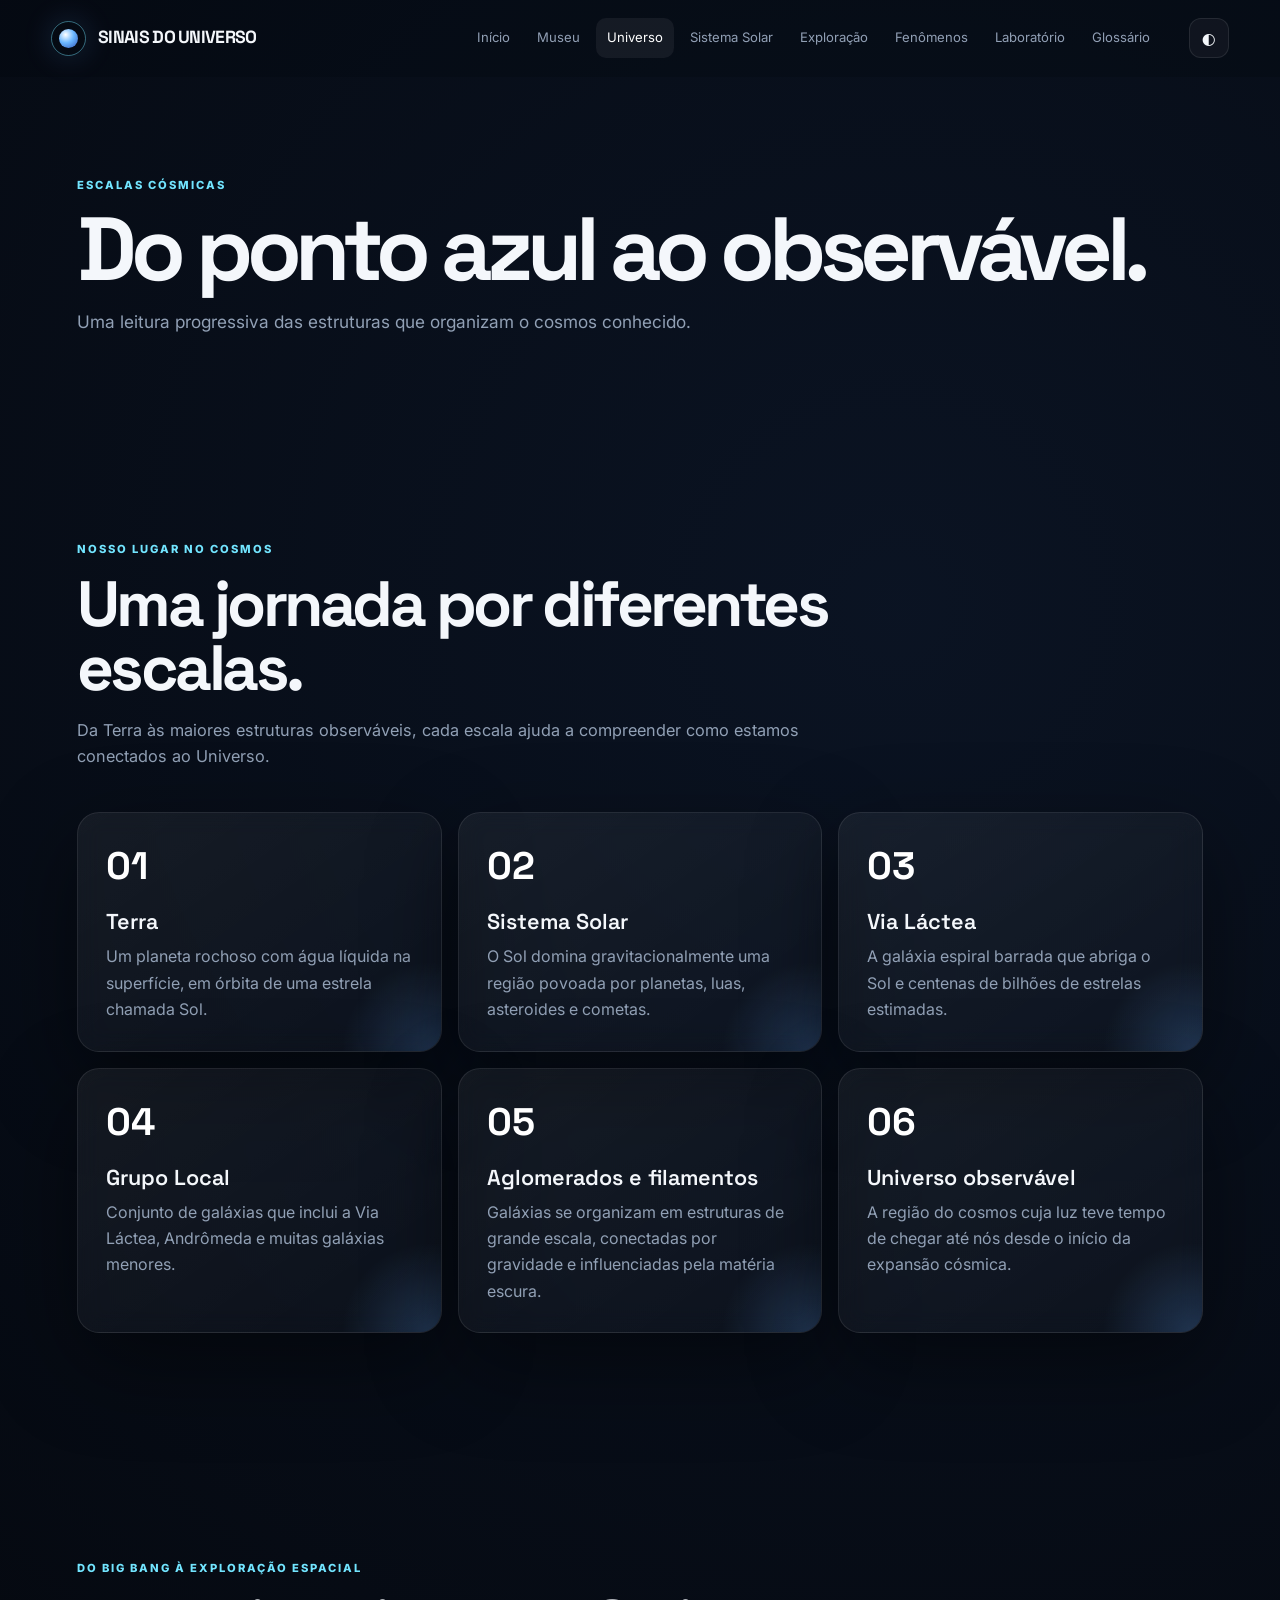
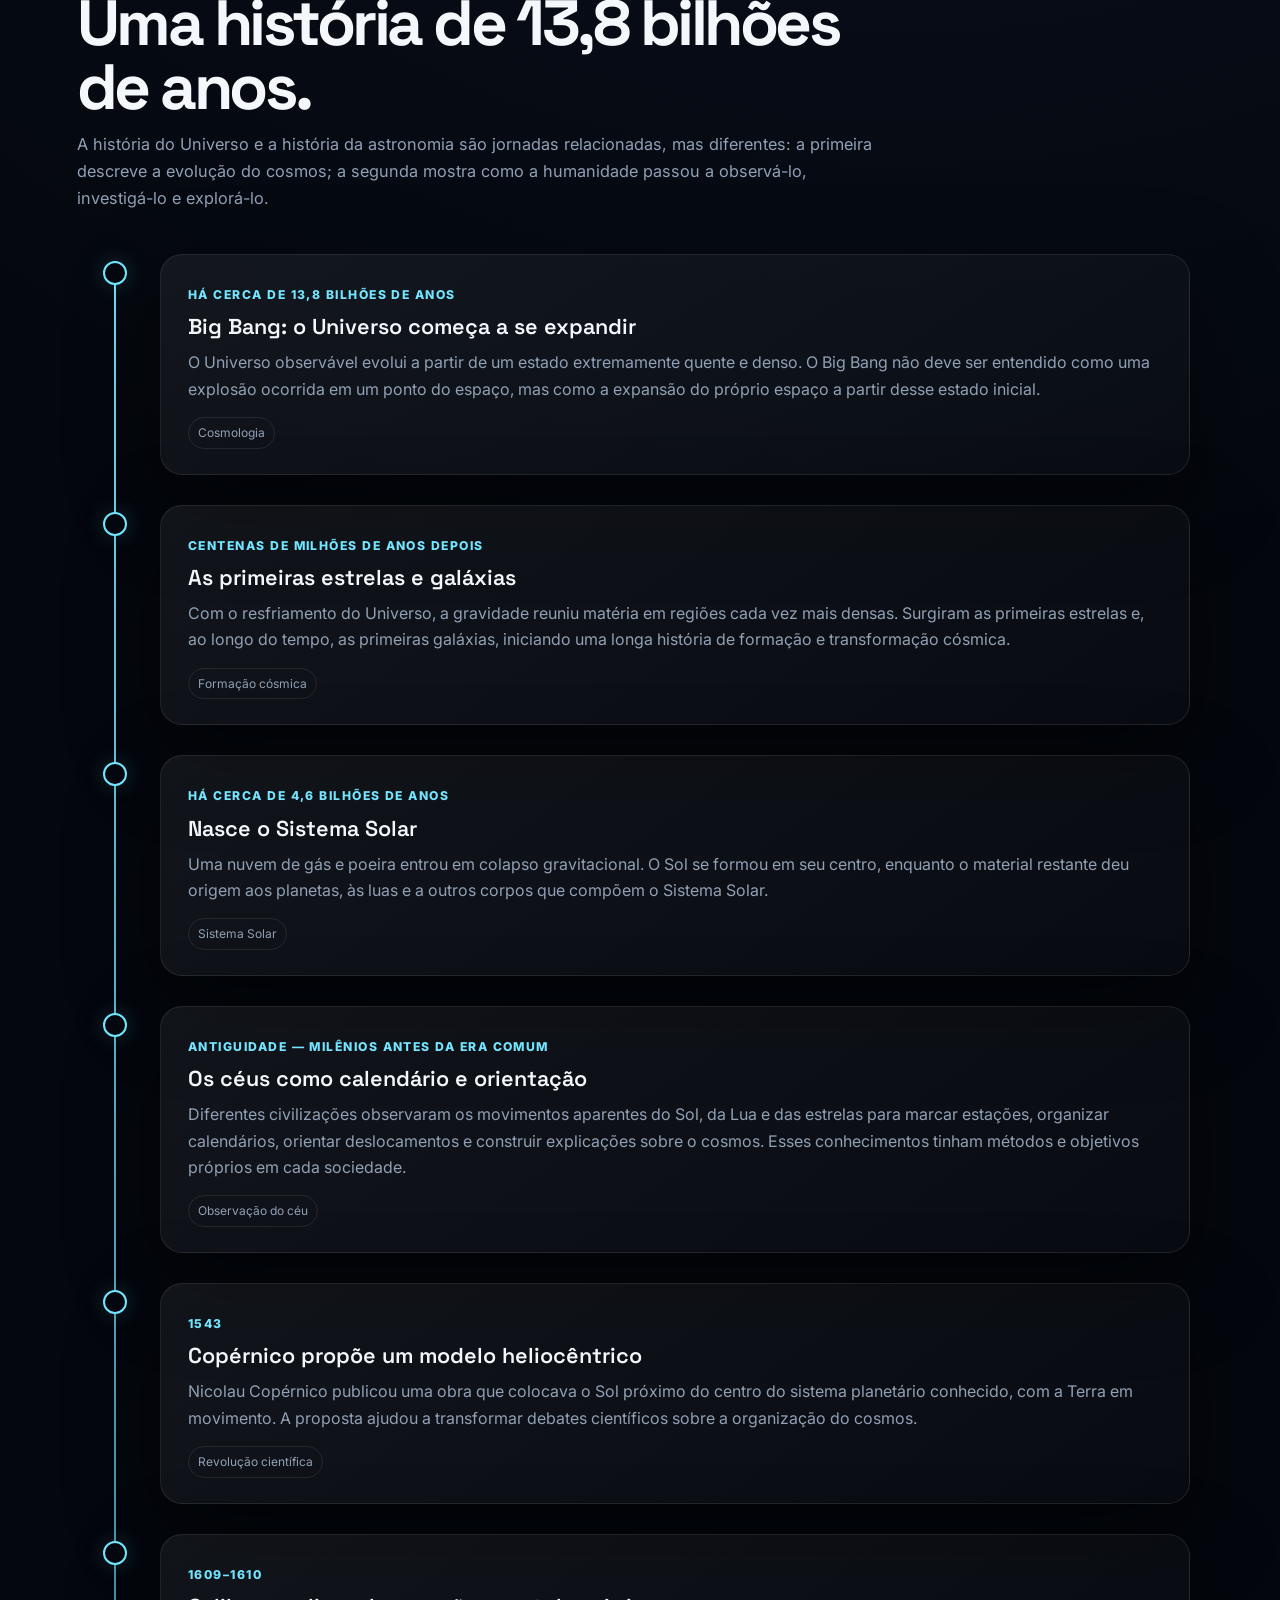
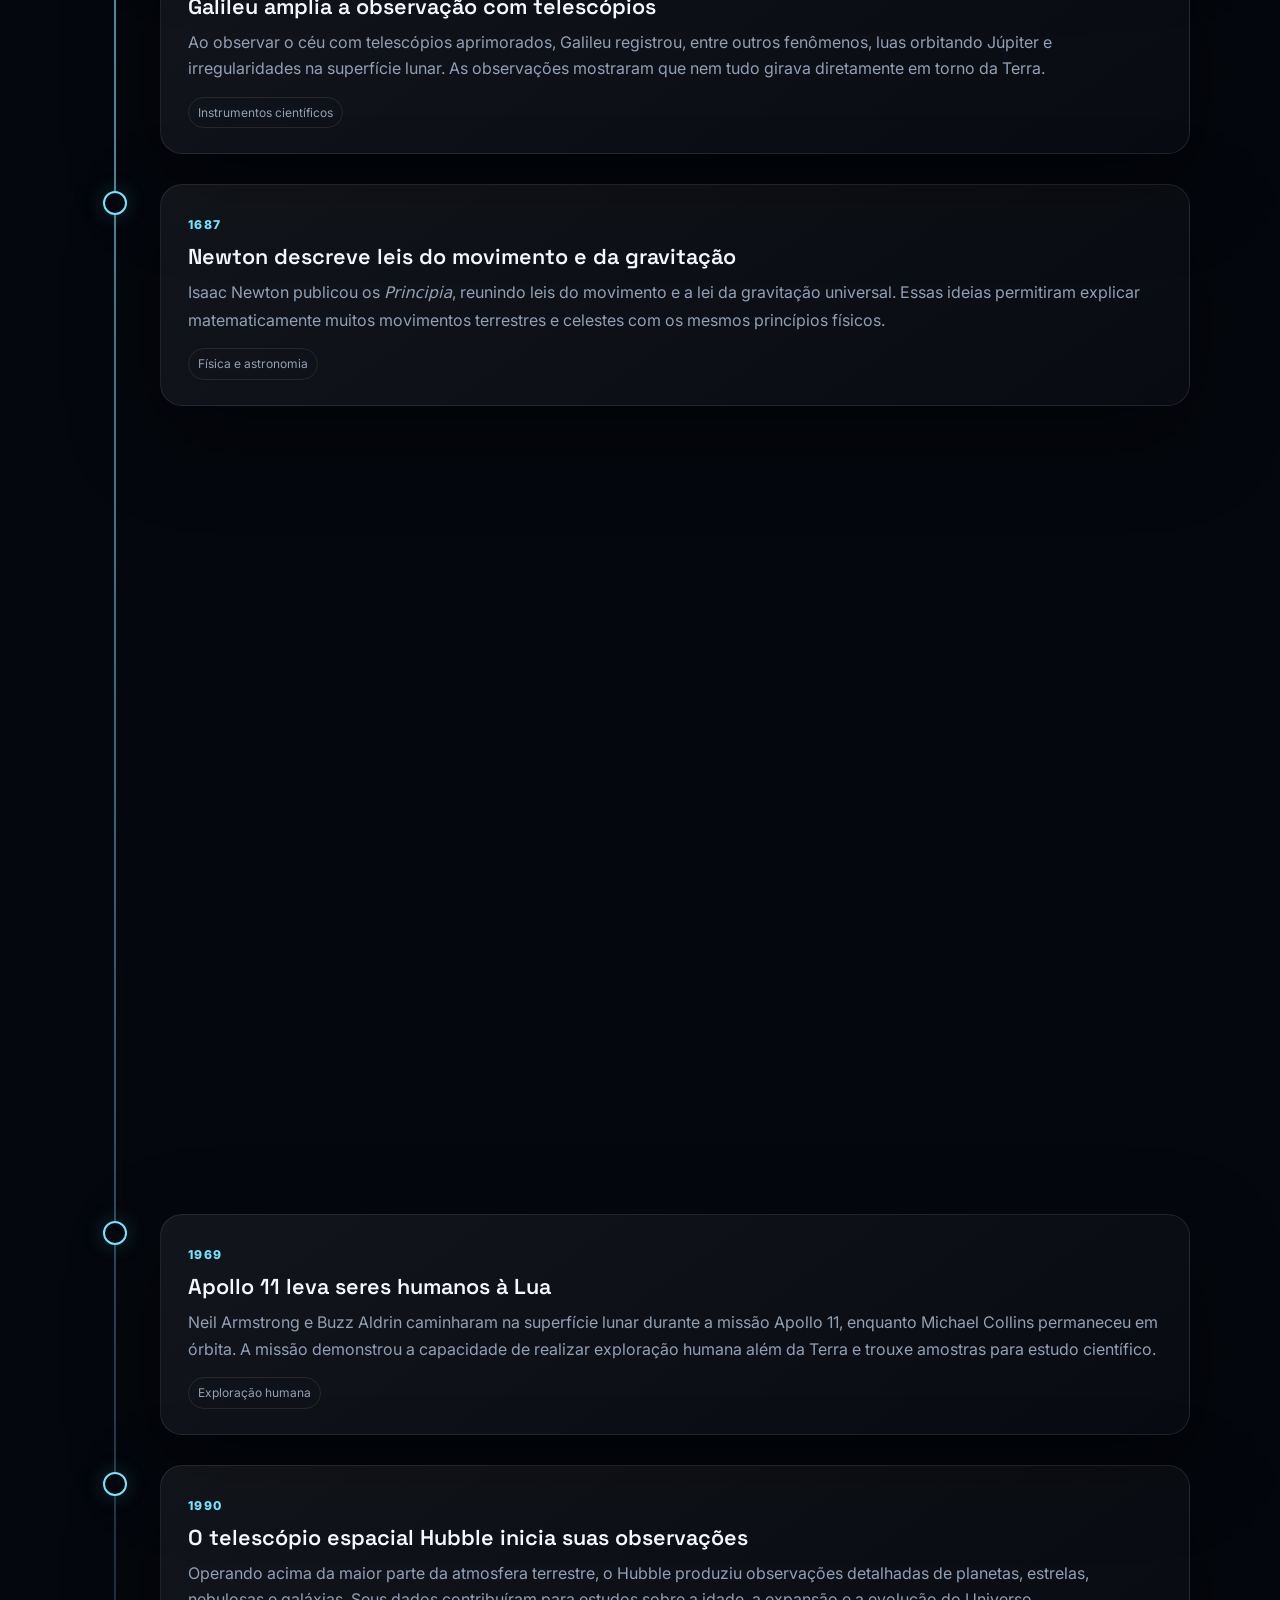
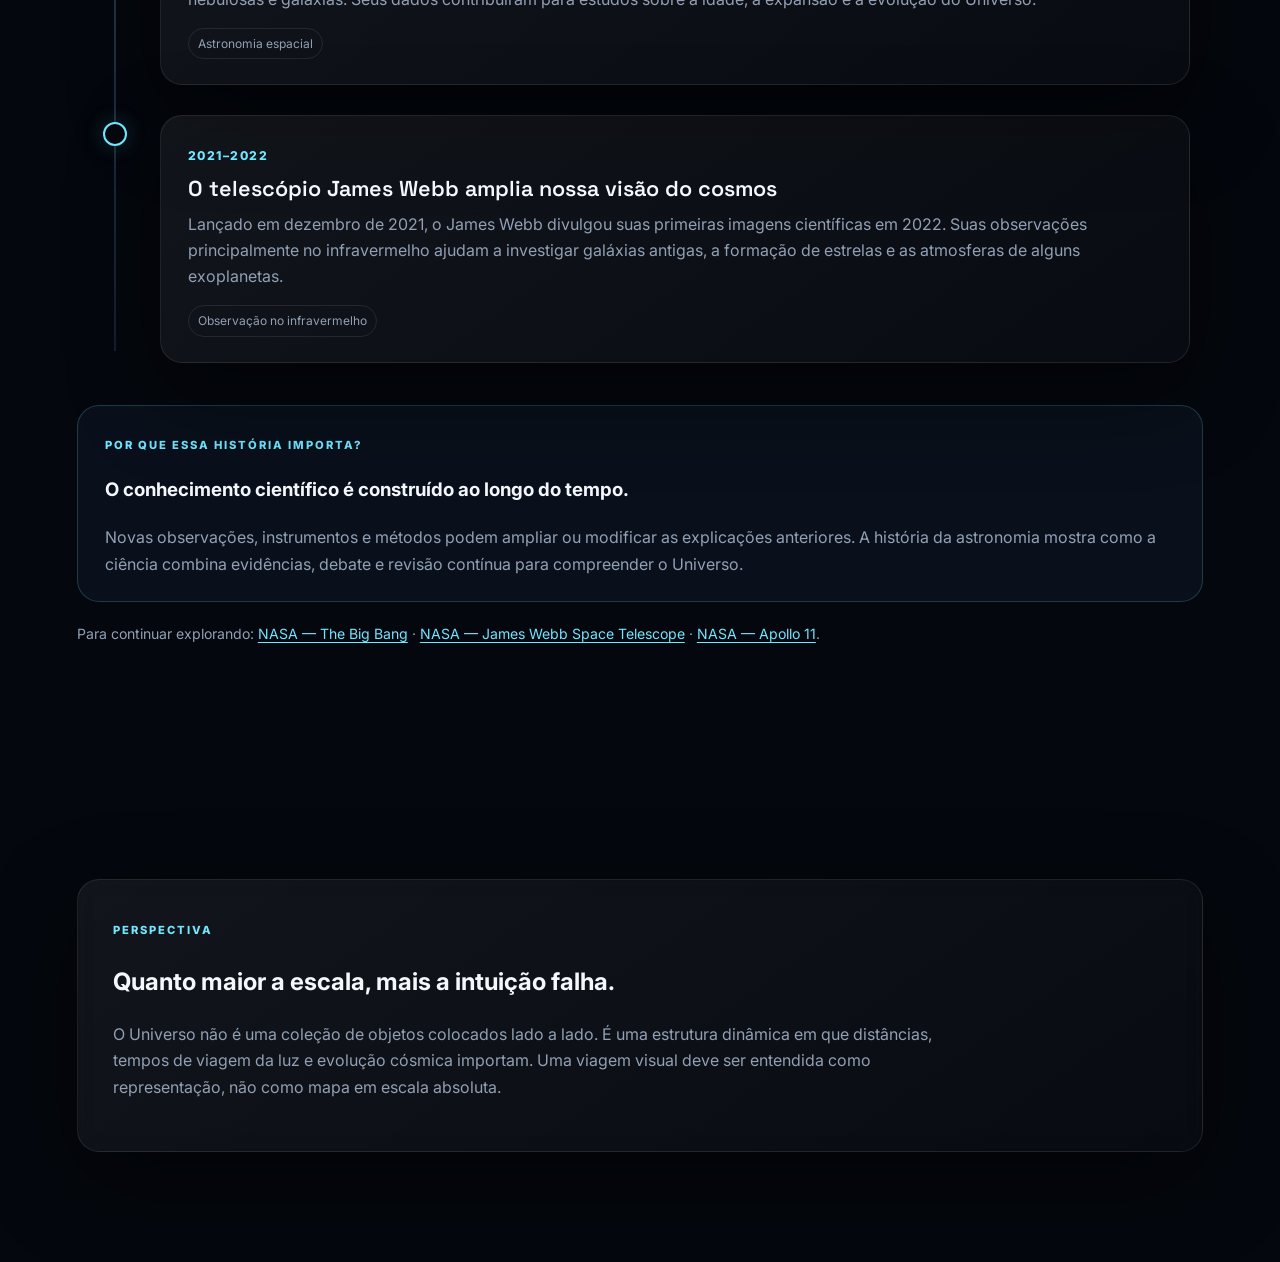
==== commit 5fff5f16: "Atualizações Atualizações na página Universo" ====
--- a/pages/universo.html
+++ b/pages/universo.html
@@ -1 +1,553 @@
-<!doctype html><html lang="pt-BR"><head><meta charset="utf-8"><meta name="viewport" content="width=device-width,initial-scale=1"><title>Universo | Sinais do Universo</title><link rel="stylesheet" href="../css/main.css"></head><body><div class="progress" id="progressLine"></div><header class="topbar"><div class="nav-wrap"><a class="brand" href="../index.html"><i class="brand-mark"></i>SINAIS DO UNIVERSO</a><nav class="nav" id="nav"><a href="../index.html">Início</a><a href="museu.html">Museu</a><a href="universo.html">Universo</a><a href="sistema-solar.html">Sistema Solar</a><a href="exploracao.html">Exploração</a><a href="fenomenos.html">Fenômenos</a><a href="laboratorio.html">Laboratório</a><a href="glossario.html">Glossário</a></nav><div class="nav-actions"><button class="icon-btn" id="themeBtn">◐</button><button class="menu-btn" id="menuBtn">☰</button></div></div></header><main><section class="page-hero"><span class="eyebrow">ESCALAS CÓSMICAS</span><h1>Do ponto azul ao observável.</h1><p>Uma leitura progressiva das estruturas que organizam o cosmos conhecido.</p></section><section class="section"><div class="feature-grid"><article class="feature-card reveal"><span class="number">01</span><h3>Terra</h3><p>Um planeta rochoso em órbita de uma estrela de sequência principal.</p></article><article class="feature-card reveal"><span class="number">02</span><h3>Sistema Solar</h3><p>O Sol domina gravitacionalmente uma região povoada por planetas, luas, asteroides e cometas.</p></article><article class="feature-card reveal"><span class="number">03</span><h3>Via Láctea</h3><p>Uma galáxia espiral barrada com centenas de bilhões de estrelas estimadas.</p></article><article class="feature-card reveal"><span class="number">04</span><h3>Grupo Local</h3><p>Conjunto gravitacional de galáxias que inclui a Via Láctea e Andrômeda.</p></article><article class="feature-card reveal"><span class="number">05</span><h3>Aglomerados</h3><p>Grandes concentrações de galáxias conectadas por gravidade e imersas em matéria escura.</p></article><article class="feature-card reveal"><span class="number">06</span><h3>Universo observável</h3><p>A região da qual a luz teve tempo de chegar até nós desde o início da expansão cósmica.</p></article></div></section><section class="section"><div class="panel" style="padding:35px"><span class="eyebrow">PERSPECTIVA</span><h2>Quanto maior a escala, mais a intuição falha.</h2><p style="color:var(--muted);max-width:850px">O Universo não é uma coleção de objetos colocados lado a lado. É uma estrutura dinâmica em que distâncias, tempos de viagem da luz e evolução cósmica importam. Uma viagem visual deve ser entendida como representação, não como mapa em escala absoluta.</p></div></section></main><script src="../js/data.js"></script><script src="../js/main.js"></script></body></html>
+
+<!doctype html>
+<html lang="pt-BR">
+<head>
+  <meta charset="utf-8">
+  <meta name="viewport" content="width=device-width, initial-scale=1">
+  <meta name="description" content="Explore as escalas cósmicas e uma linha do tempo da evolução do Universo e da história da astronomia.">
+  <title>Universo | Sinais do Universo</title>
+  <link rel="stylesheet" href="../css/main.css">
+
+  <style>
+    /* Estilos específicos da linha do tempo */
+    .history-intro {
+      max-width: 850px;
+      color: var(--muted);
+      margin-top: 12px;
+    }
+
+    .history-timeline {
+      position: relative;
+      max-width: 1100px;
+      margin: 42px auto 0;
+      padding: 0 0 8px;
+    }
+
+    .history-timeline::before {
+      content: "";
+      position: absolute;
+      left: 24px;
+      top: 12px;
+      bottom: 20px;
+      width: 2px;
+      background: linear-gradient(
+        180deg,
+        var(--cyan),
+        rgba(101, 169, 255, .15)
+      );
+    }
+
+    .history-item {
+      position: relative;
+      padding: 0 0 30px 70px;
+    }
+
+    .history-item:last-child {
+      padding-bottom: 0;
+    }
+
+    .history-marker {
+      position: absolute;
+      left: 13px;
+      top: 7px;
+      width: 24px;
+      height: 24px;
+      border-radius: 50%;
+      border: 2px solid var(--cyan);
+      background: var(--bg);
+      box-shadow: 0 0 22px rgba(114, 229, 255, .2);
+    }
+
+    .history-card {
+      padding: 25px 27px;
+      border: 1px solid var(--line);
+      border-radius: var(--radius);
+      background: linear-gradient(
+        145deg,
+        rgba(255, 255, 255, .06),
+        rgba(255, 255, 255, .018)
+      );
+      box-shadow: var(--shadow);
+    }
+
+    .history-date {
+      display: inline-block;
+      margin-bottom: 8px;
+      color: var(--cyan);
+      font-size: .76rem;
+      font-weight: 800;
+      letter-spacing: .12em;
+      text-transform: uppercase;
+    }
+
+    .history-card h3 {
+      margin: 0 0 9px;
+      font: 600 1.35rem 'Space Grotesk', sans-serif;
+    }
+
+    .history-card p {
+      margin: 0;
+      color: var(--muted);
+    }
+
+    .history-tag {
+      display: inline-flex;
+      margin-top: 15px;
+      padding: 5px 9px;
+      border: 1px solid var(--line);
+      border-radius: 999px;
+      color: var(--muted);
+      font-size: .75rem;
+    }
+
+    .history-note {
+      margin-top: 34px;
+      padding: 24px 27px;
+      border: 1px solid rgba(114, 229, 255, .2);
+      border-radius: var(--radius);
+      background: rgba(101, 169, 255, .06);
+    }
+
+    .history-note p {
+      margin: 8px 0 0;
+      color: var(--muted);
+    }
+
+    .history-sources {
+      margin-top: 20px;
+      color: var(--muted);
+      font-size: .88rem;
+    }
+
+    .history-sources a {
+      color: var(--cyan);
+      text-decoration: underline;
+      text-underline-offset: 3px;
+    }
+
+    @media (max-width: 760px) {
+      .history-timeline::before {
+        left: 13px;
+      }
+
+      .history-item {
+        padding-left: 43px;
+        padding-bottom: 20px;
+      }
+
+      .history-marker {
+        left: 2px;
+        width: 22px;
+        height: 22px;
+      }
+
+      .history-card {
+        padding: 20px;
+      }
+
+      .history-card h3 {
+        font-size: 1.18rem;
+      }
+    }
+  </style>
+</head>
+
+<body>
+  <div class="progress" id="progressLine" aria-hidden="true"></div>
+
+  <header class="topbar">
+    <div class="nav-wrap">
+      <a
+        class="brand"
+        href="../index.html"
+        aria-label="Sinais do Universo — página inicial"
+      >
+        <i class="brand-mark"></i>
+        SINAIS DO UNIVERSO
+      </a>
+
+      <nav class="nav" id="nav" aria-label="Navegação principal">
+        <a href="../index.html">Início</a>
+        <a href="museu.html">Museu</a>
+        <a href="universo.html" class="active" aria-current="page">Universo</a>
+        <a href="sistema-solar.html">Sistema Solar</a>
+        <a href="exploracao.html">Exploração</a>
+        <a href="fenomenos.html">Fenômenos</a>
+        <a href="laboratorio.html">Laboratório</a>
+        <a href="glossario.html">Glossário</a>
+      </nav>
+
+      <div class="nav-actions">
+        <button
+          class="icon-btn"
+          id="themeBtn"
+          aria-label="Alternar tema"
+          title="Alternar tema"
+        >◐</button>
+
+        <button
+          class="menu-btn"
+          id="menuBtn"
+          aria-label="Abrir menu"
+          aria-expanded="false"
+          aria-controls="nav"
+        >☰</button>
+      </div>
+    </div>
+  </header>
+
+  <main>
+    <!-- Seção original: escalas cósmicas -->
+    <section class="page-hero">
+      <span class="eyebrow">ESCALAS CÓSMICAS</span>
+      <h1>Do ponto azul ao observável.</h1>
+      <p>
+        Uma leitura progressiva das estruturas que organizam o cosmos conhecido.
+      </p>
+    </section>
+
+    <section class="section" aria-labelledby="cosmic-scales-title">
+      <div class="section-head reveal">
+        <span class="eyebrow">NOSSO LUGAR NO COSMOS</span>
+        <h2 id="cosmic-scales-title">
+          Uma jornada por diferentes escalas.
+        </h2>
+        <p>
+          Da Terra às maiores estruturas observáveis, cada escala ajuda
+          a compreender como estamos conectados ao Universo.
+        </p>
+      </div>
+
+      <div class="feature-grid">
+        <article class="feature-card reveal">
+          <span class="number">01</span>
+          <h3>Terra</h3>
+          <p>
+            Um planeta rochoso com água líquida na superfície,
+            em órbita de uma estrela chamada Sol.
+          </p>
+        </article>
+
+        <article class="feature-card reveal">
+          <span class="number">02</span>
+          <h3>Sistema Solar</h3>
+          <p>
+            O Sol domina gravitacionalmente uma região povoada
+            por planetas, luas, asteroides e cometas.
+          </p>
+        </article>
+
+        <article class="feature-card reveal">
+          <span class="number">03</span>
+          <h3>Via Láctea</h3>
+          <p>
+            A galáxia espiral barrada que abriga o Sol
+            e centenas de bilhões de estrelas estimadas.
+          </p>
+        </article>
+
+        <article class="feature-card reveal">
+          <span class="number">04</span>
+          <h3>Grupo Local</h3>
+          <p>
+            Conjunto de galáxias que inclui a Via Láctea,
+            Andrômeda e muitas galáxias menores.
+          </p>
+        </article>
+
+        <article class="feature-card reveal">
+          <span class="number">05</span>
+          <h3>Aglomerados e filamentos</h3>
+          <p>
+            Galáxias se organizam em estruturas de grande escala,
+            conectadas por gravidade e influenciadas pela matéria escura.
+          </p>
+        </article>
+
+        <article class="feature-card reveal">
+          <span class="number">06</span>
+          <h3>Universo observável</h3>
+          <p>
+            A região do cosmos cuja luz teve tempo de chegar até nós
+            desde o início da expansão cósmica.
+          </p>
+        </article>
+      </div>
+    </section>
+
+    <!-- Nova seção: história do Universo e da astronomia -->
+    <section
+      class="section"
+      id="linha-do-tempo"
+      aria-labelledby="history-title"
+    >
+      <div class="section-head reveal">
+        <span class="eyebrow">DO BIG BANG À EXPLORAÇÃO ESPACIAL</span>
+
+        <h2 id="history-title">
+          Uma história de 13,8 bilhões de anos.
+        </h2>
+
+        <p class="history-intro">
+          A história do Universo e a história da astronomia são jornadas
+          relacionadas, mas diferentes: a primeira descreve a evolução
+          do cosmos; a segunda mostra como a humanidade passou a observá-lo,
+          investigá-lo e explorá-lo.
+        </p>
+      </div>
+
+      <div class="history-timeline">
+
+        <article class="history-item reveal">
+          <span class="history-marker" aria-hidden="true"></span>
+          <div class="history-card">
+            <span class="history-date">Há cerca de 13,8 bilhões de anos</span>
+            <h3>Big Bang: o Universo começa a se expandir</h3>
+            <p>
+              O Universo observável evolui a partir de um estado extremamente
+              quente e denso. O Big Bang não deve ser entendido como uma
+              explosão ocorrida em um ponto do espaço, mas como a expansão
+              do próprio espaço a partir desse estado inicial.
+            </p>
+            <span class="history-tag">Cosmologia</span>
+          </div>
+        </article>
+
+        <article class="history-item reveal">
+          <span class="history-marker" aria-hidden="true"></span>
+          <div class="history-card">
+            <span class="history-date">Centenas de milhões de anos depois</span>
+            <h3>As primeiras estrelas e galáxias</h3>
+            <p>
+              Com o resfriamento do Universo, a gravidade reuniu matéria
+              em regiões cada vez mais densas. Surgiram as primeiras
+              estrelas e, ao longo do tempo, as primeiras galáxias,
+              iniciando uma longa história de formação e transformação cósmica.
+            </p>
+            <span class="history-tag">Formação cósmica</span>
+          </div>
+        </article>
+
+        <article class="history-item reveal">
+          <span class="history-marker" aria-hidden="true"></span>
+          <div class="history-card">
+            <span class="history-date">Há cerca de 4,6 bilhões de anos</span>
+            <h3>Nasce o Sistema Solar</h3>
+            <p>
+              Uma nuvem de gás e poeira entrou em colapso gravitacional.
+              O Sol se formou em seu centro, enquanto o material restante
+              deu origem aos planetas, às luas e a outros corpos que
+              compõem o Sistema Solar.
+            </p>
+            <span class="history-tag">Sistema Solar</span>
+          </div>
+        </article>
+
+        <article class="history-item reveal">
+          <span class="history-marker" aria-hidden="true"></span>
+          <div class="history-card">
+            <span class="history-date">
+              Antiguidade — milênios antes da era comum
+            </span>
+            <h3>Os céus como calendário e orientação</h3>
+            <p>
+              Diferentes civilizações observaram os movimentos aparentes
+              do Sol, da Lua e das estrelas para marcar estações, organizar
+              calendários, orientar deslocamentos e construir explicações
+              sobre o cosmos. Esses conhecimentos tinham métodos e objetivos
+              próprios em cada sociedade.
+            </p>
+            <span class="history-tag">Observação do céu</span>
+          </div>
+        </article>
+
+        <article class="history-item reveal">
+          <span class="history-marker" aria-hidden="true"></span>
+          <div class="history-card">
+            <span class="history-date">1543</span>
+            <h3>Copérnico propõe um modelo heliocêntrico</h3>
+            <p>
+              Nicolau Copérnico publicou uma obra que colocava o Sol próximo
+              do centro do sistema planetário conhecido, com a Terra em
+              movimento. A proposta ajudou a transformar debates científicos
+              sobre a organização do cosmos.
+            </p>
+            <span class="history-tag">Revolução científica</span>
+          </div>
+        </article>
+
+        <article class="history-item reveal">
+          <span class="history-marker" aria-hidden="true"></span>
+          <div class="history-card">
+            <span class="history-date">1609–1610</span>
+            <h3>Galileu amplia a observação com telescópios</h3>
+            <p>
+              Ao observar o céu com telescópios aprimorados, Galileu registrou,
+              entre outros fenômenos, luas orbitando Júpiter e irregularidades
+              na superfície lunar. As observações mostraram que nem tudo
+              girava diretamente em torno da Terra.
+            </p>
+            <span class="history-tag">Instrumentos científicos</span>
+          </div>
+        </article>
+
+        <article class="history-item reveal">
+          <span class="history-marker" aria-hidden="true"></span>
+          <div class="history-card">
+            <span class="history-date">1687</span>
+            <h3>Newton descreve leis do movimento e da gravitação</h3>
+            <p>
+              Isaac Newton publicou os <em>Principia</em>, reunindo leis do
+              movimento e a lei da gravitação universal. Essas ideias
+              permitiram explicar matematicamente muitos movimentos
+              terrestres e celestes com os mesmos princípios físicos.
+            </p>
+            <span class="history-tag">Física e astronomia</span>
+          </div>
+        </article>
+
+        <article class="history-item reveal">
+          <span class="history-marker" aria-hidden="true"></span>
+          <div class="history-card">
+            <span class="history-date">1929</span>
+            <h3>Expansão do Universo ganha evidências observacionais</h3>
+            <p>
+              Observações associadas ao trabalho de Edwin Hubble ajudaram
+              a estabelecer a relação entre a distância de muitas galáxias
+              e seu afastamento aparente. Esse resultado tornou-se uma
+              evidência central de que o Universo está em expansão.
+            </p>
+            <span class="history-tag">Cosmologia moderna</span>
+          </div>
+        </article>
+
+        <article class="history-item reveal">
+          <span class="history-marker" aria-hidden="true"></span>
+          <div class="history-card">
+            <span class="history-date">1957</span>
+            <h3>Sputnik 1 inaugura a era espacial</h3>
+            <p>
+              A União Soviética lançou o Sputnik 1, o primeiro satélite
+              artificial da Terra. O feito marcou o início da era espacial
+              e abriu uma nova etapa de observações científicas realizadas
+              a partir do espaço.
+            </p>
+            <span class="history-tag">Exploração espacial</span>
+          </div>
+        </article>
+
+        <article class="history-item reveal">
+          <span class="history-marker" aria-hidden="true"></span>
+          <div class="history-card">
+            <span class="history-date">1965</span>
+            <h3>É detectada a radiação cósmica de fundo</h3>
+            <p>
+              Arno Penzias e Robert Wilson detectaram um sinal de micro-ondas
+              vindo de todas as direções do céu. Interpretada como radiação
+              remanescente do Universo primordial, essa descoberta tornou-se
+              uma das evidências importantes em favor do modelo do Big Bang.
+            </p>
+            <span class="history-tag">Evidência cosmológica</span>
+          </div>
+        </article>
+
+        <article class="history-item reveal">
+          <span class="history-marker" aria-hidden="true"></span>
+          <div class="history-card">
+            <span class="history-date">1969</span>
+            <h3>Apollo 11 leva seres humanos à Lua</h3>
+            <p>
+              Neil Armstrong e Buzz Aldrin caminharam na superfície lunar
+              durante a missão Apollo 11, enquanto Michael Collins permaneceu
+              em órbita. A missão demonstrou a capacidade de realizar
+              exploração humana além da Terra e trouxe amostras para estudo
+              científico.
+            </p>
+            <span class="history-tag">Exploração humana</span>
+          </div>
+        </article>
+
+        <article class="history-item reveal">
+          <span class="history-marker" aria-hidden="true"></span>
+          <div class="history-card">
+            <span class="history-date">1990</span>
+            <h3>O telescópio espacial Hubble inicia suas observações</h3>
+            <p>
+              Operando acima da maior parte da atmosfera terrestre, o Hubble
+              produziu observações detalhadas de planetas, estrelas, nebulosas
+              e galáxias. Seus dados contribuíram para estudos sobre a idade,
+              a expansão e a evolução do Universo.
+            </p>
+            <span class="history-tag">Astronomia espacial</span>
+          </div>
+        </article>
+
+        <article class="history-item reveal">
+          <span class="history-marker" aria-hidden="true"></span>
+          <div class="history-card">
+            <span class="history-date">2021–2022</span>
+            <h3>O telescópio James Webb amplia nossa visão do cosmos</h3>
+            <p>
+              Lançado em dezembro de 2021, o James Webb divulgou suas primeiras
+              imagens científicas em 2022. Suas observações principalmente
+              no infravermelho ajudam a investigar galáxias antigas, a
+              formação de estrelas e as atmosferas de alguns exoplanetas.
+            </p>
+            <span class="history-tag">Observação no infravermelho</span>
+          </div>
+        </article>
+
+      </div>
+
+      <aside class="history-note reveal">
+        <span class="eyebrow">POR QUE ESSA HISTÓRIA IMPORTA?</span>
+        <h3>O conhecimento científico é construído ao longo do tempo.</h3>
+        <p>
+          Novas observações, instrumentos e métodos podem ampliar ou modificar
+          as explicações anteriores. A história da astronomia mostra como a
+          ciência combina evidências, debate e revisão contínua para
+          compreender o Universo.
+        </p>
+      </aside>
+
+      <p class="history-sources">
+        Para continuar explorando:
+        <a
+          href="https://science.nasa.gov/universe/the-big-bang/"
+          target="_blank"
+          rel="noopener noreferrer"
+        >NASA — The Big Bang</a>
+        ·
+        <a
+          href="https://science.nasa.gov/mission/webb/"
+          target="_blank"
+          rel="noopener noreferrer"
+        >NASA — James Webb Space Telescope</a>
+        ·
+        <a
+          href="https://www.nasa.gov/mission/apollo-11/"
+          target="_blank"
+          rel="noopener noreferrer"
+        >NASA — Apollo 11</a>.
+      </p>
+    </section>
+
+    <!-- Seção original: perspectiva -->
+    <section class="section">
+      <div class="panel reveal" style="padding:35px">
+        <span class="eyebrow">PERSPECTIVA</span>
+        <h2>Quanto maior a escala, mais a intuição falha.</h2>
+        <p style="color:var(--muted);max-width:850px">
+          O Universo não é uma coleção de objetos colocados lado a lado.
+          É uma estrutura dinâmica em que distâncias, tempos de viagem da luz
+          e evolução cósmica importam. Uma viagem visual deve ser entendida
+          como representação, não como mapa em escala absoluta.
+        </p>
+      </div>
+    </section>
+  </main>
+
+  <script src="../js/data.js"></script>
+  <script src="../js/main.js"></script>
+</body>
+</html>
